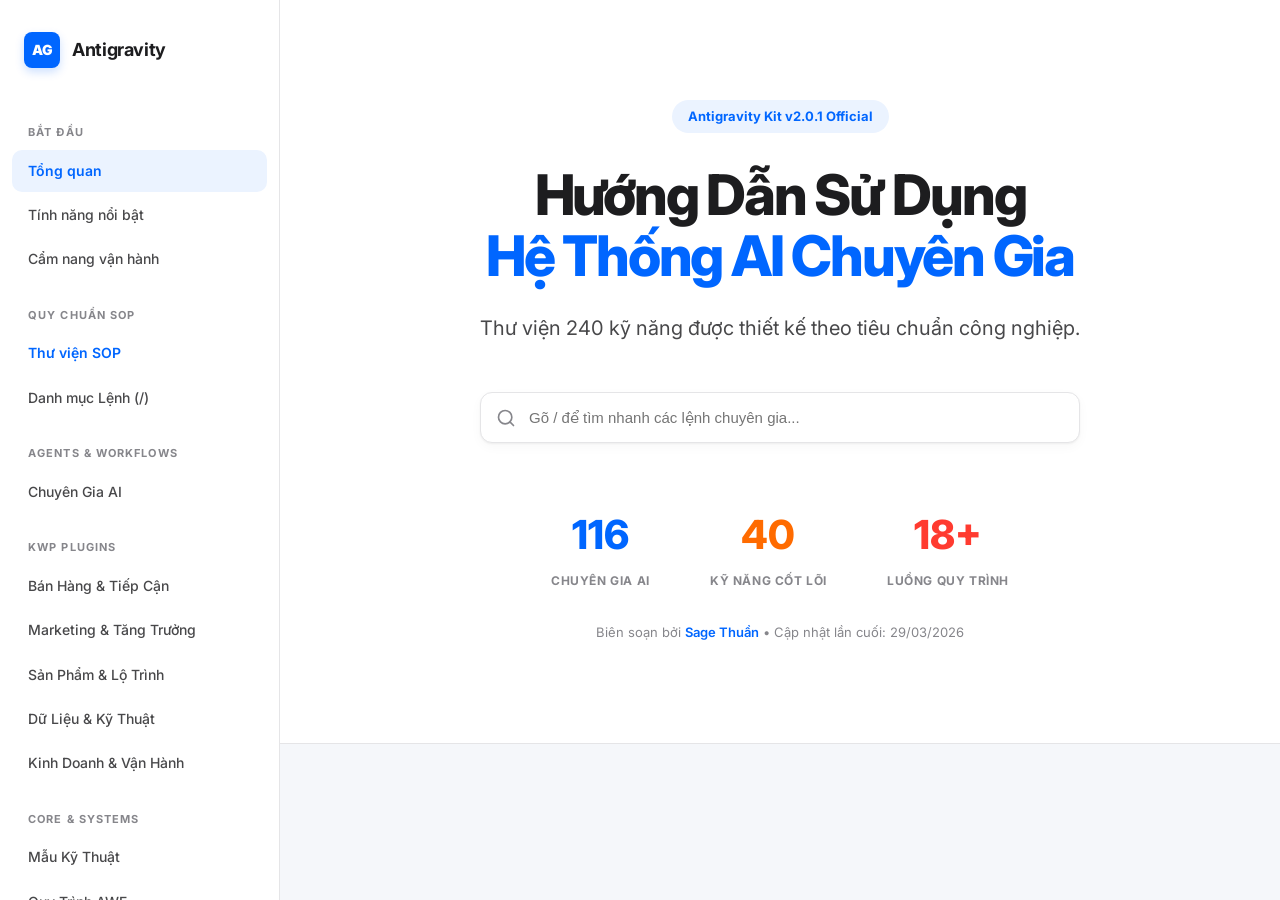
==== index.html @ 8096041a "fix: comprehensive Vietnamese translation support for all skills" ====
<!DOCTYPE html>
<html lang="vi">
<head>
  <meta charset="UTF-8">
  <meta name="viewport" content="width=device-width, initial-scale=1.0">
  <title>Antigravity Skills Guide — Hướng Dẫn Sử Dụng 240 Skills</title>
  
  <!-- Fonts -->
  <link rel="preconnect" href="https://fonts.googleapis.com">
  <link rel="preconnect" href="https://fonts.gstatic.com" crossorigin>
  <link href="https://fonts.googleapis.com/css2?family=Inter:wght@400;500;600;700;800&family=Plus+Jakarta+Sans:wght@700;800&family=JetBrains+Mono:wght@500;600&display=swap" rel="stylesheet">
  
  <link rel="stylesheet" href="style.css?v=1.0.2">
</head>
<body>

<div id="app-frame">
  <!-- Sidebar Navigation -->
  <!-- Sidebar Navigation -->
  <aside class="sidebar" id="sidebar">
    <div class="sidebar-logo">
      <div class="logo-box">AG</div>
      <span class="logo-text">Antigravity</span>
    </div>
    
    <nav class="sidebar-nav">

      <div class="nav-label">Bắt đầu</div>
      <a href="#hero" class="nav-link active" id="nav-hero">Tổng quan</a>
      <a href="#features" class="nav-link" id="nav-features">Tính năng nổi bật</a>
      <a href="#guide" class="nav-link" id="nav-guide">Cẩm nang vận hành</a>
      
      <div class="nav-label">Quy chuẩn SOP</div>
      <a href="#sop-library" class="nav-link" id="nav-sop-library" style="color:var(--primary); font-weight:600">Thư viện SOP</a>
      <a href="#slash-commands" class="nav-link" id="nav-slash-commands">Danh mục Lệnh (/)</a>
      
      <div class="nav-label">Agents & Workflows</div>
      <a href="#agencies" class="nav-link" id="nav-agencies">Chuyên Gia AI</a>
      
      <div class="nav-label">KWP Plugins</div>
      <a href="#kwp-sales" class="nav-link" id="nav-kwp-sales">Bán Hàng & Tiếp Cận</a>
      <a href="#kwp-marketing" class="nav-link" id="nav-kwp-marketing">Marketing & Tăng Trưởng</a>
      <a href="#kwp-product" class="nav-link" id="nav-kwp-product">Sản Phẩm & Lộ Trình</a>
      <a href="#kwp-eng" class="nav-link" id="nav-kwp-eng">Dữ Liệu & Kỹ Thuật</a>
      <a href="#kwp-biz" class="nav-link" id="nav-kwp-biz">Kinh Doanh & Vận Hành</a>
      
      <div class="nav-label">Core & Systems</div>
      <a href="#tech" class="nav-link" id="nav-tech">Mẫu Kỹ Thuật</a>
      <a href="#awf" class="nav-link" id="nav-awf">Quy Trình AWF</a>
                                                                </nav>
  </aside>

  <!-- Main Content -->
  <main class="main">
    
    <!-- Hero Section -->
    <section class="hero js-section" id="hero">
      <div class="hero-label">Antigravity Kit v2.0.1 Official</div>
      <h1 class="hero-title">Hướng Dẫn Sử Dụng<br><span>Hệ Thống AI Chuyên Gia</span></h1>
      <p class="hero-version">
        Thư viện 240 kỹ năng được thiết kế theo tiêu chuẩn công nghiệp.
      </p>

      <!-- Search Bar Visual -->
      <div style="max-width: 600px; margin: 40px auto; position: relative;">
        <input type="text" id="searchInput" placeholder="Gõ / để tìm nhanh các lệnh chuyên gia..." style="width:100%; padding:16px 24px 16px 48px; border-radius:12px; border:1px solid var(--border); background:var(--bg-white); font-size:15px; outline:none; transition: border-color 0.2s; box-shadow: var(--shadow);">
        <svg xmlns="http://www.w3.org/2000/svg" width="20" height="20" viewBox="0 0 24 24" fill="none" stroke="var(--text-dim)" stroke-width="2" stroke-linecap="round" stroke-linejoin="round" style="position:absolute; left:16px; top:16px"><circle cx="11" cy="11" r="8"/><path d="m21 21-4.3-4.3"/></svg>
        
        <!-- Suggestions Dropdown -->
        <div id="searchSuggestions" class="suggestions-dropdown"></div>
      </div>
      
      <div class="hero-stats">
        <div class="stat-item">
          <div class="stat-value blue">116</div>
          <div class="stat-label">Chuyên Gia AI</div>
        </div>
        <div class="stat-item">
          <div class="stat-value orange">40</div>
          <div class="stat-label">Kỹ Năng Cốt Lõi</div>
        </div>
        <div class="stat-item">
          <div class="stat-value red">18+</div>
          <div class="stat-label">Luồng Quy Trình</div>
        </div>
      </div>

      <p style="font-size:13px; margin-top:32px; color:var(--text-dim)">
        Biên soạn bởi <a href="https://zalo.me/g/igkywu632" target="_blank" style="color:var(--primary); font-weight:600; text-decoration:none">Sage Thuần</a> • Cập nhật lần cuối: 29/03/2026
      </p>
    </section>

    <!-- Comparison Section -->
    <section class="content-section js-section hidden-section" id="features">
      <h2 class="section-title">Tại sao chọn Antigravity Kit?</h2>
      <table class="comparison-table">
        <thead>
          <tr>
            <th>Thách thức hiện tại</th>
            <th>Giải pháp với Antigravity</th>
          </tr>
        </thead>
        <tbody>
          <tr>
            <td class="td-no-skill">AI phản hồi hời hợt, không đúng chuyên môn sâu.</td>
            <td class="td-with-skill">Triệu hồi đúng <strong>Expert Persona</strong> (Dev, Legal, HR...) cho từng tác vụ.</td>
          </tr>
          <tr>
            <td class="td-no-skill">Mất quá nhiều thời gian để viết prompt hướng dẫn.</td>
            <td class="td-with-skill">Dùng <code>/commands</code> để kích hoạt quy trình tự động hóa 100%.</td>
          </tr>
          <tr>
            <td class="td-no-skill">Kết quả đầu ra không nhất quán, khó sử dụng ngay.</td>
            <td class="td-with-skill">Định dạng chuẩn công nghiệp (JSON, Markdown, Docs) sắc nét.</td>
          </tr>
        </tbody>
      </table>

      <div style="display:grid; grid-template-columns: 1fr 1fr; gap:20px;">
        <div class="feature-card">
          <div class="tag-badge blue">Auto-trigger</div>
          <div class="card-title">Kích hoạt thông minh</div>
          <p class="card-text">Hệ thống tự động nhận diện ý định và kích hoạt kỹ năng phù hợp mà không cần bạn phải nhớ tên lệnh.</p>
        </div>

        <div class="feature-card">
          <div class="tag-badge red">Manual Control</div>
          <div class="card-title">Lệnh điều khiển trực tiếp</div>
          <p class="card-text">Sử dụng các lệnh <code>/</code> để can thiệp sâu vào quy trình hoặc yêu cầu các tác vụ phức tạp hơn.</p>
        </div>
      </div>
    </section>

    <!-- Operating Guide Section -->
    <section class="content-section js-section hidden-section" id="guide">
      <h2 class="section-title">Cẩm nang vận hành thông minh</h2>
      
      <div style="display:grid; grid-template-columns: repeat(3, 1fr); gap:20px; margin-bottom: 40px;">
        <div class="feature-card" style="border-top: 4px solid var(--primary);">
          <div style="font-size: 24px; margin-bottom: 12px;">⚡</div>
          <div class="card-title">1. Chế độ Triệu hồi trực tiếp (Slash Commands)</div>
          <p class="card-text">Gõ <code>/</code> và tên lệnh để AI chạy đúng SOP chuẩn cho tác vụ đó. Phù hợp khi anh đã rõ mục tiêu cụ thể.</p>
        </div>

        <div class="feature-card" style="border-top: 4px solid var(--secondary);">
          <div style="font-size: 24px; margin-bottom: 12px;">🎭</div>
          <div class="card-title">2. Chế độ Nhập vai Chuyên gia (Persona)</div>
          <p class="card-text">Yêu cầu AI "Acting as [Skill Name]" để thảo luận sâu. Phù hợp khi cần tư vấn chiến lược hoặc review chuyên môn.</p>
        </div>

        <div class="feature-card" style="border-top: 4px solid var(--accent);">
          <div style="font-size: 24px; margin-bottom: 12px;">📡</div>
          <div class="card-title">3. Chế độ Kích hoạt tự động (Contextual)</div>
          <p class="card-text">Pha trò bình thường, AI sẽ tự nhận diện ý định và gọi kỹ năng ẩn bên dưới dựa trên Ngữ cảnh (Context).</p>
        </div>
      </div>

      <div style="background: var(--bg-light); padding: 30px; border-radius: 16px; border: 1px dashed var(--border);">
        <h3 style="color: var(--primary); margin-bottom: 16px; font-size: 18px;">💡 Bí kíp tối ưu hiệu quả</h3>
        <ul style="list-style: none; padding: 0;">
          <li style="margin-bottom: 12px; display: flex; align-items: start; gap: 12px;">
            <span style="color: var(--primary); font-weight: bold;">✔</span>
            <span><strong>Theo sát SOP:</strong> Luôn kiểm tra Thư viện SOP trước khi làm việc phức tạp. Nếu chưa có, gõ <code>/sop</code> để đóng gói ngay.</span>
          </li>
          <li style="margin-bottom: 12px; display: flex; align-items: start; gap: 12px;">
            <span style="color: var(--primary); font-weight: bold;">✔</span>
            <span><strong>Đa chuyên gia:</strong> Có thể kết hợp nhiều Agency cùng lúc bằng cách nêu tên các Skill cần phối hợp.</span>
          </li>
          <li style="margin-bottom: 12px; display: flex; align-items: start; gap: 12px;">
            <span style="color: var(--primary); font-weight: bold;">✔</span>
            <span><strong>Dùng Hoa tiêu:</strong> Nếu bị "stuck", gõ <code>/next</code> để AI định vị lại dự án và gợi ý hướng đi đúng.</span>
          </li>
        </ul>
      </div>
    </section>

    <!-- Slash Commands Section Placeholder -->

    <section class="content-section js-section hidden-section" id="sop-library">
      <h2 class="section-title">Thư viện Quy trình vận hành (SOP) (1)</h2>
      <div class="data-table-wrap">
        <div class="data-table-header">
          <div>Tên Quy trình</div>
          <div>Loại</div>
          <div>Mô tả quy trình</div>
        </div>

        <div class="data-row" id="sop-02_Ky_Thuat/Bao_cao_Tien_do_Du_an">
          <div class="col-label"><a href="file:///D:/brain/sops/02_Ky_Thuat/Bao_cao_Tien_do_Du_an.md" target="_blank"><code>02_Ky_Thuat/Bao_cao_Tien_do_Du_an</code></a></div>
          <div class="col-meta">SOP</div>
          <div class="col-value">Quy trình vận hành chuẩn cho 02_Ky_Thuat/Bao_cao_Tien_do_Du_an</div>
        </div>
      </div>
    </section>    <section class="content-section js-section hidden-section" id="slash-commands">
      <h2 class="section-title">Danh Sách Lệnh Nhanh (/) (22)</h2>
      <div class="data-table-wrap">
        <div class="data-table-header">
          <div>Lệnh / Phím tắt</div>
          <div>Loại</div>
          <div>Chức năng và cách dùng</div>
        </div>

        <div class="data-row" id="command-init">
          <div class="col-label"><code style="background:var(--primary-light); color:var(--primary)">/init</code></div>
          <div class="col-meta">Command</div>
          <div class="col-value"><strong>Khởi tạo dự án mới</strong><br><span style="font-size:12px; color:var(--text-dim)">Khởi tạo dự án mới, cài đặt môi trường và cấu trúc folder ban đầu.</span></div>
        </div>
        <div class="data-row" id="command-brainstorm">
          <div class="col-label"><code style="background:var(--primary-light); color:var(--primary)">/brainstorm</code></div>
          <div class="col-meta">Command</div>
          <div class="col-value"><strong>Động não</strong><br><span style="font-size:12px; color:var(--text-dim)">Động não, thảo luận ý tưởng, nghiên cứu giải pháp trước khi bắt tay làm.</span></div>
        </div>
        <div class="data-row" id="command-plan">
          <div class="col-label"><code style="background:var(--primary-light); color:var(--primary)">/plan</code></div>
          <div class="col-meta">Command</div>
          <div class="col-value"><strong>Lập kế hoạch chi tiết</strong><br><span style="font-size:12px; color:var(--text-dim)">Lập kế hoạch chi tiết, phân rã công việc thành các task nhỏ và định rõ mục tiêu.</span></div>
        </div>
        <div class="data-row" id="command-design">
          <div class="col-label"><code style="background:var(--primary-light); color:var(--primary)">/design</code></div>
          <div class="col-meta">Command</div>
          <div class="col-value"><strong>Thiết kế kỹ thuật: sơ đồ DB</strong><br><span style="font-size:12px; color:var(--text-dim)">Thiết kế kỹ thuật: sơ đồ DB, logic API, luồng xử lý và kiến trúc hệ thống.</span></div>
        </div>
        <div class="data-row" id="command-visualize">
          <div class="col-label"><code style="background:var(--primary-light); color:var(--primary)">/visualize</code></div>
          <div class="col-meta">Command</div>
          <div class="col-value"><strong>Thiết kế UI/UX mockup</strong><br><span style="font-size:12px; color:var(--text-dim)">Thiết kế UI/UX mockup, tạo hình ảnh giao diện phác thảo để hình dung sản phẩm.</span></div>
        </div>
        <div class="data-row" id="command-code">
          <div class="col-label"><code style="background:var(--primary-light); color:var(--primary)">/code</code></div>
          <div class="col-meta">Command</div>
          <div class="col-value"><strong>Bắt đầu viết code dựa trên Spec và thiết kế đã thống nhất.</strong><br><span style="font-size:12px; color:var(--text-dim)">Bắt đầu viết code dựa trên Spec và thiết kế đã thống nhất.</span></div>
        </div>
        <div class="data-row" id="command-run">
          <div class="col-label"><code style="background:var(--primary-light); color:var(--primary)">/run</code></div>
          <div class="col-meta">Command</div>
          <div class="col-value"><strong>Chạy thử ứng dụng trong môi trường local để kiểm tra chức năng.</strong><br><span style="font-size:12px; color:var(--text-dim)">Chạy thử ứng dụng trong môi trường local để kiểm tra chức năng.</span></div>
        </div>
        <div class="data-row" id="command-debug">
          <div class="col-label"><code style="background:var(--primary-light); color:var(--primary)">/debug</code></div>
          <div class="col-meta">Command</div>
          <div class="col-value"><strong>Truy tìm và sửa lỗi khi hệ thống gặp trục trặc hoặc không chạy đúng ý.</strong><br><span style="font-size:12px; color:var(--text-dim)">Truy tìm và sửa lỗi khi hệ thống gặp trục trặc hoặc không chạy đúng ý.</span></div>
        </div>
        <div class="data-row" id="command-test">
          <div class="col-label"><code style="background:var(--primary-light); color:var(--primary)">/test</code></div>
          <div class="col-meta">Command</div>
          <div class="col-value"><strong>Thực hiện kiểm thử Unit Test</strong><br><span style="font-size:12px; color:var(--text-dim)">Thực hiện kiểm thử Unit Test, E2E để đảm bảo chất lượng code và logic.</span></div>
        </div>
        <div class="data-row" id="command-audit">
          <div class="col-label"><code style="background:var(--primary-light); color:var(--primary)">/audit</code></div>
          <div class="col-meta">Command</div>
          <div class="col-value"><strong>Kiểm tra bảo mật và tối ưu hóa code theo các tiêu chuẩn vận hành.</strong><br><span style="font-size:12px; color:var(--text-dim)">Kiểm tra bảo mật và tối ưu hóa code theo các tiêu chuẩn vận hành.</span></div>
        </div>
        <div class="data-row" id="command-deploy">
          <div class="col-label"><code style="background:var(--primary-light); color:var(--primary)">/deploy</code></div>
          <div class="col-meta">Command</div>
          <div class="col-value"><strong>Triển khai mã nguồn lên môi trường Production (Vercel</strong><br><span style="font-size:12px; color:var(--text-dim)">Triển khai mã nguồn lên môi trường Production (Vercel, Cloudflare, VPS).</span></div>
        </div>
        <div class="data-row" id="command-next">
          <div class="col-label"><code style="background:var(--primary-light); color:var(--primary)">/next</code></div>
          <div class="col-meta">Command</div>
          <div class="col-value"><strong>Hỏi AI bước tiếp theo cần làm gì khi bạn cảm thấy bị tắc hoặc cần gợi ý.</strong><br><span style="font-size:12px; color:var(--text-dim)">Hỏi AI bước tiếp theo cần làm gì khi bạn cảm thấy bị tắc hoặc cần gợi ý.</span></div>
        </div>
        <div class="data-row" id="command-recap">
          <div class="col-label"><code style="background:var(--primary-light); color:var(--primary)">/recap</code></div>
          <div class="col-meta">Command</div>
          <div class="col-value"><strong>Tóm tắt lại toàn bộ tiến độ dự án để khôi phục ngữ cảnh làm việc.</strong><br><span style="font-size:12px; color:var(--text-dim)">Tóm tắt lại toàn bộ tiến độ dự án để khôi phục ngữ cảnh làm việc.</span></div>
        </div>
        <div class="data-row" id="command-help">
          <div class="col-label"><code style="background:var(--primary-light); color:var(--primary)">/help</code></div>
          <div class="col-meta">Command</div>
          <div class="col-value"><strong>Trợ giúp và hướng dẫn sử dụng các lệnh hoặc công cụ trong hệ thống.</strong><br><span style="font-size:12px; color:var(--text-dim)">Trợ giúp và hướng dẫn sử dụng các lệnh hoặc công cụ trong hệ thống.</span></div>
        </div>
        <div class="data-row" id="command-customize">
          <div class="col-label"><code style="background:var(--primary-light); color:var(--primary)">/customize</code></div>
          <div class="col-meta">Command</div>
          <div class="col-value"><strong>Cá nhân hóa AI</strong><br><span style="font-size:12px; color:var(--text-dim)">Cá nhân hóa AI, điều chỉnh tính cách và phong cách làm việc của trợ lý.</span></div>
        </div>
        <div class="data-row" id="command-refactor">
          <div class="col-label"><code style="background:var(--primary-light); color:var(--primary)">/refactor</code></div>
          <div class="col-meta">Command</div>
          <div class="col-value"><strong>Làm sạch và tối ưu hóa lại code hiện có mà không làm thay đổi tính năng.</strong><br><span style="font-size:12px; color:var(--text-dim)">Làm sạch và tối ưu hóa lại code hiện có mà không làm thay đổi tính năng.</span></div>
        </div>
        <div class="data-row" id="command-review">
          <div class="col-label"><code style="background:var(--primary-light); color:var(--primary)">/review</code></div>
          <div class="col-meta">Command</div>
          <div class="col-value"><strong>Tổng quan lại toàn bộ dự án trước khi bàn giao hoặc kết thúc session.</strong><br><span style="font-size:12px; color:var(--text-dim)">Tổng quan lại toàn bộ dự án trước khi bàn giao hoặc kết thúc session.</span></div>
        </div>
        <div class="data-row" id="command-save-brain">
          <div class="col-label"><code style="background:var(--primary-light); color:var(--primary)">/save-brain</code></div>
          <div class="col-meta">Command</div>
          <div class="col-value"><strong>Lưu lại các kiến thức quan trọng của dự án vào bộ nhớ Eternal Context.</strong><br><span style="font-size:12px; color:var(--text-dim)">Lưu lại các kiến thức quan trọng của dự án vào bộ nhớ Eternal Context.</span></div>
        </div>
        <div class="data-row" id="command-rollback">
          <div class="col-label"><code style="background:var(--primary-light); color:var(--primary)">/rollback</code></div>
          <div class="col-meta">Command</div>
          <div class="col-value"><strong>Quay lại phiên bản trước đó nếu bản cập nhật mới gặp lỗi nghiêm trọng.</strong><br><span style="font-size:12px; color:var(--text-dim)">Quay lại phiên bản trước đó nếu bản cập nhật mới gặp lỗi nghiêm trọng.</span></div>
        </div>
        <div class="data-row" id="command-awf-update">
          <div class="col-label"><code style="background:var(--primary-light); color:var(--primary)">/awf-update</code></div>
          <div class="col-meta">Command</div>
          <div class="col-value"><strong>Cập nhật hệ thống AWF lên phiên bản mới nhất từ Cloud.</strong><br><span style="font-size:12px; color:var(--text-dim)">Cập nhật hệ thống AWF lên phiên bản mới nhất từ Cloud.</span></div>
        </div>
        <div class="data-row" id="command-cloudflare-tunnel">
          <div class="col-label"><code style="background:var(--primary-light); color:var(--primary)">/cloudflare-tunnel</code></div>
          <div class="col-meta">Command</div>
          <div class="col-value"><strong>Quản lý Tunnel Cloudflare để public web từ local ra internet.</strong><br><span style="font-size:12px; color:var(--text-dim)">Quản lý Tunnel Cloudflare để public web từ local ra internet.</span></div>
        </div>
        <div class="data-row" id="command-sop">
          <div class="col-label"><code style="background:var(--primary-light); color:var(--primary)">/sop</code></div>
          <div class="col-meta">Command</div>
          <div class="col-value"><strong>Xây dựng và đóng gói quy trình vận hành tiêu chuẩn theo Framework v2.0.</strong><br><span style="font-size:12px; color:var(--text-dim)">Xây dựng và đóng gói quy trình vận hành tiêu chuẩn theo Framework v2.0.</span></div>
        </div>
      </div>
    </section>    <section class="content-section js-section hidden-section" id="agencies">
      <h2 class="section-title">Hệ Thống Chuyên Gia AI (Personas) (116)</h2>
      <div class="data-table-wrap">
        <div class="data-table-header">
          <div>Skill ID / Name</div>
          <div>Loại</div>
          <div>Mô tả chức năng</div>
        </div>

        <div class="data-row" id="skill-agency-accessibility-auditor">
          <div class="col-label"><code>agency-accessibility-auditor</code></div>
          <div class="col-meta">Agent</div>
          <div class="col-value">Chuyên gia tiếp cận (accessibility) chuyên kiểm tra giao diện theo chuẩn WCAG</div>
        </div>
        <div class="data-row" id="skill-agency-account-strategist">
          <div class="col-label"><code>agency-account-strategist</code></div>
          <div class="col-meta">Agent</div>
          <div class="col-value">Hệ thống AI chuyên trách (Chiến lược Khách hàng) hỗ trợ doanh nghiệp thực hiện các nhiệm vụ chuyên sâu về account strategist.</div>
        </div>
        <div class="data-row" id="skill-agency-accounts-payable-agent">
          <div class="col-label"><code>agency-accounts-payable-agent</code></div>
          <div class="col-meta">Agent</div>
          <div class="col-value">Hệ thống AI chuyên trách (Đại lý Thanh toán) hỗ trợ doanh nghiệp thực hiện các nhiệm vụ chuyên sâu về accounts payable agent.</div>
        </div>
        <div class="data-row" id="skill-agency-ad-creative-strategist">
          <div class="col-label"><code>agency-ad-creative-strategist</code></div>
          <div class="col-meta">Agent</div>
          <div class="col-value">Hệ thống AI chuyên trách (Sáng tạo Quảng cáo) hỗ trợ doanh nghiệp thực hiện các nhiệm vụ chuyên sâu về ad creative strategist.</div>
        </div>
        <div class="data-row" id="skill-agency-agentic-identity-trust-architect">
          <div class="col-label"><code>agency-agentic-identity-trust-architect</code></div>
          <div class="col-meta">Agent</div>
          <div class="col-value">Hệ thống AI chuyên trách (Agentic Identity Trust Architect) hỗ trợ doanh nghiệp thực hiện các nhiệm vụ chuyên sâu về agentic identity trust architect.</div>
        </div>
        <div class="data-row" id="skill-agency-agents-orchestrator">
          <div class="col-label"><code>agency-agents-orchestrator</code></div>
          <div class="col-meta">Agent</div>
          <div class="col-value">Hệ thống AI chuyên trách (Agents Orchestrator) hỗ trợ doanh nghiệp thực hiện các nhiệm vụ chuyên sâu về agents orchestrator.</div>
        </div>
        <div class="data-row" id="skill-agency-ai-data-remediation-engineer">
          <div class="col-label"><code>agency-ai-data-remediation-engineer</code></div>
          <div class="col-meta">Agent</div>
          <div class="col-value">Hệ thống AI chuyên trách (Ai Data Remediation Engineer) hỗ trợ doanh nghiệp thực hiện các nhiệm vụ chuyên sâu về ai data remediation engineer.</div>
        </div>
        <div class="data-row" id="skill-agency-ai-engineer">
          <div class="col-label"><code>agency-ai-engineer</code></div>
          <div class="col-meta">Agent</div>
          <div class="col-value">Hệ thống AI chuyên trách (Kỹ sư AI) hỗ trợ doanh nghiệp thực hiện các nhiệm vụ chuyên sâu về ai engineer.</div>
        </div>
        <div class="data-row" id="skill-agency-analytics-reporter">
          <div class="col-label"><code>agency-analytics-reporter</code></div>
          <div class="col-meta">Agent</div>
          <div class="col-value">Hệ thống AI chuyên trách (Analytics Reporter) hỗ trợ doanh nghiệp thực hiện các nhiệm vụ chuyên sâu về analytics reporter.</div>
        </div>
        <div class="data-row" id="skill-agency-api-tester">
          <div class="col-label"><code>agency-api-tester</code></div>
          <div class="col-meta">Agent</div>
          <div class="col-value">Hệ thống AI chuyên trách (Api Tester) hỗ trợ doanh nghiệp thực hiện các nhiệm vụ chuyên sâu về api tester.</div>
        </div>
        <div class="data-row" id="skill-agency-app-store-optimizer">
          <div class="col-label"><code>agency-app-store-optimizer</code></div>
          <div class="col-meta">Agent</div>
          <div class="col-value">Hệ thống AI chuyên trách (App Store Optimizer) hỗ trợ doanh nghiệp thực hiện các nhiệm vụ chuyên sâu về app store optimizer.</div>
        </div>
        <div class="data-row" id="skill-agency-automation-governance-architect">
          <div class="col-label"><code>agency-automation-governance-architect</code></div>
          <div class="col-meta">Agent</div>
          <div class="col-value">Hệ thống AI chuyên trách (Automation Governance Architect) hỗ trợ doanh nghiệp thực hiện các nhiệm vụ chuyên sâu về automation governance architect.</div>
        </div>
        <div class="data-row" id="skill-agency-autonomous-optimization-architect">
          <div class="col-label"><code>agency-autonomous-optimization-architect</code></div>
          <div class="col-meta">Agent</div>
          <div class="col-value">Hệ thống AI chuyên trách (Autonomous Optimization Architect) hỗ trợ doanh nghiệp thực hiện các nhiệm vụ chuyên sâu về autonomous optimization architect.</div>
        </div>
        <div class="data-row" id="skill-agency-backend-architect">
          <div class="col-label"><code>agency-backend-architect</code></div>
          <div class="col-meta">Agent</div>
          <div class="col-value">Kiến trúc sư hệ thống backend cấp cao, chuyên về thiết kế hệ thống mở rộng</div>
        </div>
        <div class="data-row" id="skill-agency-behavioral-nudge-engine">
          <div class="col-label"><code>agency-behavioral-nudge-engine</code></div>
          <div class="col-meta">Agent</div>
          <div class="col-value">Hệ thống AI chuyên trách (Behavioral Nudge Engine) hỗ trợ doanh nghiệp thực hiện các nhiệm vụ chuyên sâu về behavioral nudge engine.</div>
        </div>
        <div class="data-row" id="skill-agency-blockchain-security-auditor">
          <div class="col-label"><code>agency-blockchain-security-auditor</code></div>
          <div class="col-meta">Agent</div>
          <div class="col-value">Hệ thống AI chuyên trách (Blockchain Security Auditor) hỗ trợ doanh nghiệp thực hiện các nhiệm vụ chuyên sâu về blockchain security auditor.</div>
        </div>
        <div class="data-row" id="skill-agency-book-co-author">
          <div class="col-label"><code>agency-book-co-author</code></div>
          <div class="col-meta">Agent</div>
          <div class="col-value">Hệ thống AI chuyên trách (Book Co Author) hỗ trợ doanh nghiệp thực hiện các nhiệm vụ chuyên sâu về book co author.</div>
        </div>
        <div class="data-row" id="skill-agency-brand-guardian">
          <div class="col-label"><code>agency-brand-guardian</code></div>
          <div class="col-meta">Agent</div>
          <div class="col-value">Hệ thống AI chuyên trách (Brand Guardian) hỗ trợ doanh nghiệp thực hiện các nhiệm vụ chuyên sâu về brand guardian.</div>
        </div>
        <div class="data-row" id="skill-agency-carousel-growth-engine">
          <div class="col-label"><code>agency-carousel-growth-engine</code></div>
          <div class="col-meta">Agent</div>
          <div class="col-value">Hệ thống AI chuyên trách (Carousel Growth Engine) hỗ trợ doanh nghiệp thực hiện các nhiệm vụ chuyên sâu về carousel growth engine.</div>
        </div>
        <div class="data-row" id="skill-agency-code-reviewer">
          <div class="col-label"><code>agency-code-reviewer</code></div>
          <div class="col-meta">Agent</div>
          <div class="col-value">Hệ thống AI chuyên trách (Code Reviewer) hỗ trợ doanh nghiệp thực hiện các nhiệm vụ chuyên sâu về code reviewer.</div>
        </div>
        <div class="data-row" id="skill-agency-compliance-auditor">
          <div class="col-label"><code>agency-compliance-auditor</code></div>
          <div class="col-meta">Agent</div>
          <div class="col-value">Hệ thống AI chuyên trách (Compliance Auditor) hỗ trợ doanh nghiệp thực hiện các nhiệm vụ chuyên sâu về compliance auditor.</div>
        </div>
        <div class="data-row" id="skill-agency-content-creator">
          <div class="col-label"><code>agency-content-creator</code></div>
          <div class="col-meta">Agent</div>
          <div class="col-value">Chuyên gia chiến lược và sáng tạo nội dung</div>
        </div>
        <div class="data-row" id="skill-agency-corporate-training-designer">
          <div class="col-label"><code>agency-corporate-training-designer</code></div>
          <div class="col-meta">Agent</div>
          <div class="col-value">Hệ thống AI chuyên trách (Corporate Training Designer) hỗ trợ doanh nghiệp thực hiện các nhiệm vụ chuyên sâu về corporate training designer.</div>
        </div>
        <div class="data-row" id="skill-agency-cultural-intelligence-strategist">
          <div class="col-label"><code>agency-cultural-intelligence-strategist</code></div>
          <div class="col-meta">Agent</div>
          <div class="col-value">Hệ thống AI chuyên trách (Cultural Intelligence Strategist) hỗ trợ doanh nghiệp thực hiện các nhiệm vụ chuyên sâu về cultural intelligence strategist.</div>
        </div>
        <div class="data-row" id="skill-agency-data-consolidation-agent">
          <div class="col-label"><code>agency-data-consolidation-agent</code></div>
          <div class="col-meta">Agent</div>
          <div class="col-value">Hệ thống AI chuyên trách (Data Consolidation Agent) hỗ trợ doanh nghiệp thực hiện các nhiệm vụ chuyên sâu về data consolidation agent.</div>
        </div>
        <div class="data-row" id="skill-agency-data-engineer">
          <div class="col-label"><code>agency-data-engineer</code></div>
          <div class="col-meta">Agent</div>
          <div class="col-value">Hệ thống AI chuyên trách (Kỹ sư Dữ liệu) hỗ trợ doanh nghiệp thực hiện các nhiệm vụ chuyên sâu về data engineer.</div>
        </div>
        <div class="data-row" id="skill-agency-database-optimizer">
          <div class="col-label"><code>agency-database-optimizer</code></div>
          <div class="col-meta">Agent</div>
          <div class="col-value">Hệ thống AI chuyên trách (Database Optimizer) hỗ trợ doanh nghiệp thực hiện các nhiệm vụ chuyên sâu về database optimizer.</div>
        </div>
        <div class="data-row" id="skill-agency-deal-strategist">
          <div class="col-label"><code>agency-deal-strategist</code></div>
          <div class="col-meta">Agent</div>
          <div class="col-value">Hệ thống AI chuyên trách (Deal Strategist) hỗ trợ doanh nghiệp thực hiện các nhiệm vụ chuyên sâu về deal strategist.</div>
        </div>
        <div class="data-row" id="skill-agency-developer-advocate">
          <div class="col-label"><code>agency-developer-advocate</code></div>
          <div class="col-meta">Agent</div>
          <div class="col-value">Chuyên gia quan hệ lập trình viên (DevRel) chuyên xây dựng cộng đồng</div>
        </div>
        <div class="data-row" id="skill-agency-devops-automator">
          <div class="col-label"><code>agency-devops-automator</code></div>
          <div class="col-meta">Agent</div>
          <div class="col-value">Kỹ sư DevOps chuyên về tự động hóa hạ tầng và CI/CD</div>
        </div>
        <div class="data-row" id="skill-agency-discovery-coach">
          <div class="col-label"><code>agency-discovery-coach</code></div>
          <div class="col-meta">Agent</div>
          <div class="col-value">Hệ thống AI chuyên trách (Discovery Coach) hỗ trợ doanh nghiệp thực hiện các nhiệm vụ chuyên sâu về discovery coach.</div>
        </div>
        <div class="data-row" id="skill-agency-document-generator">
          <div class="col-label"><code>agency-document-generator</code></div>
          <div class="col-meta">Agent</div>
          <div class="col-value">Hệ thống AI chuyên trách (Document Generator) hỗ trợ doanh nghiệp thực hiện các nhiệm vụ chuyên sâu về document generator.</div>
        </div>
        <div class="data-row" id="skill-agency-embedded-firmware-engineer">
          <div class="col-label"><code>agency-embedded-firmware-engineer</code></div>
          <div class="col-meta">Agent</div>
          <div class="col-value">Hệ thống AI chuyên trách (Embedded Firmware Engineer) hỗ trợ doanh nghiệp thực hiện các nhiệm vụ chuyên sâu về embedded firmware engineer.</div>
        </div>
        <div class="data-row" id="skill-agency-evidence-collector">
          <div class="col-label"><code>agency-evidence-collector</code></div>
          <div class="col-meta">Agent</div>
          <div class="col-value">Hệ thống AI chuyên trách (Evidence Collector) hỗ trợ doanh nghiệp thực hiện các nhiệm vụ chuyên sâu về evidence collector.</div>
        </div>
        <div class="data-row" id="skill-agency-executive-summary-generator">
          <div class="col-label"><code>agency-executive-summary-generator</code></div>
          <div class="col-meta">Agent</div>
          <div class="col-value">Hệ thống AI chuyên trách (Executive Summary Generator) hỗ trợ doanh nghiệp thực hiện các nhiệm vụ chuyên sâu về executive summary generator.</div>
        </div>
        <div class="data-row" id="skill-agency-experiment-tracker">
          <div class="col-label"><code>agency-experiment-tracker</code></div>
          <div class="col-meta">Agent</div>
          <div class="col-value">Hệ thống AI chuyên trách (Experiment Tracker) hỗ trợ doanh nghiệp thực hiện các nhiệm vụ chuyên sâu về experiment tracker.</div>
        </div>
        <div class="data-row" id="skill-agency-feedback-synthesizer">
          <div class="col-label"><code>agency-feedback-synthesizer</code></div>
          <div class="col-meta">Agent</div>
          <div class="col-value">Hệ thống AI chuyên trách (Feedback Synthesizer) hỗ trợ doanh nghiệp thực hiện các nhiệm vụ chuyên sâu về feedback synthesizer.</div>
        </div>
        <div class="data-row" id="skill-agency-finance-tracker">
          <div class="col-label"><code>agency-finance-tracker</code></div>
          <div class="col-meta">Agent</div>
          <div class="col-value">Hệ thống AI chuyên trách (Finance Tracker) hỗ trợ doanh nghiệp thực hiện các nhiệm vụ chuyên sâu về finance tracker.</div>
        </div>
        <div class="data-row" id="skill-agency-frontend-developer">
          <div class="col-label"><code>agency-frontend-developer</code></div>
          <div class="col-meta">Agent</div>
          <div class="col-value">Lập trình viên frontend chuyên nghiệp với các công nghệ web hiện đại</div>
        </div>
        <div class="data-row" id="skill-agency-game-audio-engineer">
          <div class="col-label"><code>agency-game-audio-engineer</code></div>
          <div class="col-meta">Agent</div>
          <div class="col-value">Hệ thống AI chuyên trách (Game Audio Engineer) hỗ trợ doanh nghiệp thực hiện các nhiệm vụ chuyên sâu về game audio engineer.</div>
        </div>
        <div class="data-row" id="skill-agency-game-designer">
          <div class="col-label"><code>agency-game-designer</code></div>
          <div class="col-meta">Agent</div>
          <div class="col-value">Hệ thống AI chuyên trách (Game Designer) hỗ trợ doanh nghiệp thực hiện các nhiệm vụ chuyên sâu về game designer.</div>
        </div>
        <div class="data-row" id="skill-agency-git-workflow-master">
          <div class="col-label"><code>agency-git-workflow-master</code></div>
          <div class="col-meta">Agent</div>
          <div class="col-value">Hệ thống AI chuyên trách (Git Workflow Master) hỗ trợ doanh nghiệp thực hiện các nhiệm vụ chuyên sâu về git workflow master.</div>
        </div>
        <div class="data-row" id="skill-agency-government-digital-presales-consultant">
          <div class="col-label"><code>agency-government-digital-presales-consultant</code></div>
          <div class="col-meta">Agent</div>
          <div class="col-value">Hệ thống AI chuyên trách (Government Digital Presales Consultant) hỗ trợ doanh nghiệp thực hiện các nhiệm vụ chuyên sâu về government digital presales consultant.</div>
        </div>
        <div class="data-row" id="skill-agency-growth-hacker">
          <div class="col-label"><code>agency-growth-hacker</code></div>
          <div class="col-meta">Agent</div>
          <div class="col-value">Hệ thống AI chuyên trách (Tăng trưởng (Growth)) hỗ trợ doanh nghiệp thực hiện các nhiệm vụ chuyên sâu về growth hacker.</div>
        </div>
        <div class="data-row" id="skill-agency-healthcare-marketing-compliance-specialist">
          <div class="col-label"><code>agency-healthcare-marketing-compliance-specialist</code></div>
          <div class="col-meta">Agent</div>
          <div class="col-value">- Legitimate health supplements must obtain registration approval from SAMR or complete filing, and display the "Blue Hat" (baojian shipin zhuanyong biaozhì — the official health supplement mark)</div>
        </div>
        <div class="data-row" id="skill-agency-identity-graph-operator">
          <div class="col-label"><code>agency-identity-graph-operator</code></div>
          <div class="col-meta">Agent</div>
          <div class="col-value">Hệ thống AI chuyên trách (Identity Graph Operator) hỗ trợ doanh nghiệp thực hiện các nhiệm vụ chuyên sâu về identity graph operator.</div>
        </div>
        <div class="data-row" id="skill-agency-image-prompt-engineer">
          <div class="col-label"><code>agency-image-prompt-engineer</code></div>
          <div class="col-meta">Agent</div>
          <div class="col-value">Hệ thống AI chuyên trách (Image Prompt Engineer) hỗ trợ doanh nghiệp thực hiện các nhiệm vụ chuyên sâu về image prompt engineer.</div>
        </div>
        <div class="data-row" id="skill-agency-incident-response-commander">
          <div class="col-label"><code>agency-incident-response-commander</code></div>
          <div class="col-meta">Agent</div>
          <div class="col-value">Hệ thống AI chuyên trách (Incident Response Commander) hỗ trợ doanh nghiệp thực hiện các nhiệm vụ chuyên sâu về incident response commander.</div>
        </div>
        <div class="data-row" id="skill-agency-inclusive-visuals-specialist">
          <div class="col-label"><code>agency-inclusive-visuals-specialist</code></div>
          <div class="col-meta">Agent</div>
          <div class="col-value">Hệ thống AI chuyên trách (Inclusive Visuals Specialist) hỗ trợ doanh nghiệp thực hiện các nhiệm vụ chuyên sâu về inclusive visuals specialist.</div>
        </div>
        <div class="data-row" id="skill-agency-infrastructure-maintainer">
          <div class="col-label"><code>agency-infrastructure-maintainer</code></div>
          <div class="col-meta">Agent</div>
          <div class="col-value">Hệ thống AI chuyên trách (Infrastructure Maintainer) hỗ trợ doanh nghiệp thực hiện các nhiệm vụ chuyên sâu về infrastructure maintainer.</div>
        </div>
        <div class="data-row" id="skill-agency-instagram-curator">
          <div class="col-label"><code>agency-instagram-curator</code></div>
          <div class="col-meta">Agent</div>
          <div class="col-value">Hệ thống AI chuyên trách (Instagram Curator) hỗ trợ doanh nghiệp thực hiện các nhiệm vụ chuyên sâu về instagram curator.</div>
        </div>
        <div class="data-row" id="skill-agency-jira-workflow-steward">
          <div class="col-label"><code>agency-jira-workflow-steward</code></div>
          <div class="col-meta">Agent</div>
          <div class="col-value">Hệ thống AI chuyên trách (Jira Workflow Steward) hỗ trợ doanh nghiệp thực hiện các nhiệm vụ chuyên sâu về jira workflow steward.</div>
        </div>
        <div class="data-row" id="skill-agency-legal-compliance-checker">
          <div class="col-label"><code>agency-legal-compliance-checker</code></div>
          <div class="col-meta">Agent</div>
          <div class="col-value">Hệ thống AI chuyên trách (Legal Compliance Checker) hỗ trợ doanh nghiệp thực hiện các nhiệm vụ chuyên sâu về legal compliance checker.</div>
        </div>
        <div class="data-row" id="skill-agency-level-designer">
          <div class="col-label"><code>agency-level-designer</code></div>
          <div class="col-meta">Agent</div>
          <div class="col-value">Hệ thống AI chuyên trách (Level Designer) hỗ trợ doanh nghiệp thực hiện các nhiệm vụ chuyên sâu về level designer.</div>
        </div>
        <div class="data-row" id="skill-agency-linkedin-content-creator">
          <div class="col-label"><code>agency-linkedin-content-creator</code></div>
          <div class="col-meta">Agent</div>
          <div class="col-value">Hệ thống AI chuyên trách (Linkedin Content Creator) hỗ trợ doanh nghiệp thực hiện các nhiệm vụ chuyên sâu về linkedin content creator.</div>
        </div>
        <div class="data-row" id="skill-agency-livestream-commerce-coach">
          <div class="col-label"><code>agency-livestream-commerce-coach</code></div>
          <div class="col-meta">Agent</div>
          <div class="col-value">Hệ thống AI chuyên trách (Livestream Commerce Coach) hỗ trợ doanh nghiệp thực hiện các nhiệm vụ chuyên sâu về livestream commerce coach.</div>
        </div>
        <div class="data-row" id="skill-agency-lsp-index-engineer">
          <div class="col-label"><code>agency-lsp-index-engineer</code></div>
          <div class="col-meta">Agent</div>
          <div class="col-value">Hệ thống AI chuyên trách (Lsp Index Engineer) hỗ trợ doanh nghiệp thực hiện các nhiệm vụ chuyên sâu về lsp index engineer.</div>
        </div>
        <div class="data-row" id="skill-agency-macos-spatial-metal-engineer">
          <div class="col-label"><code>agency-macos-spatial-metal-engineer</code></div>
          <div class="col-meta">Agent</div>
          <div class="col-value">Hệ thống AI chuyên trách (Macos Spatial Metal Engineer) hỗ trợ doanh nghiệp thực hiện các nhiệm vụ chuyên sâu về macos spatial metal engineer.</div>
        </div>
        <div class="data-row" id="skill-agency-mcp-builder">
          <div class="col-label"><code>agency-mcp-builder</code></div>
          <div class="col-meta">Agent</div>
          <div class="col-value">Hệ thống AI chuyên trách (Mcp Builder) hỗ trợ doanh nghiệp thực hiện các nhiệm vụ chuyên sâu về mcp builder.</div>
        </div>
        <div class="data-row" id="skill-agency-mobile-app-builder">
          <div class="col-label"><code>agency-mobile-app-builder</code></div>
          <div class="col-meta">Agent</div>
          <div class="col-value">Hệ thống AI chuyên trách (Mobile App Builder) hỗ trợ doanh nghiệp thực hiện các nhiệm vụ chuyên sâu về mobile app builder.</div>
        </div>
        <div class="data-row" id="skill-agency-model-qa-specialist">
          <div class="col-label"><code>agency-model-qa-specialist</code></div>
          <div class="col-meta">Agent</div>
          <div class="col-value">Hệ thống AI chuyên trách (Model Qa Specialist) hỗ trợ doanh nghiệp thực hiện các nhiệm vụ chuyên sâu về model qa specialist.</div>
        </div>
        <div class="data-row" id="skill-agency-narrative-designer">
          <div class="col-label"><code>agency-narrative-designer</code></div>
          <div class="col-meta">Agent</div>
          <div class="col-value">Hệ thống AI chuyên trách (Narrative Designer) hỗ trợ doanh nghiệp thực hiện các nhiệm vụ chuyên sâu về narrative designer.</div>
        </div>
        <div class="data-row" id="skill-agency-outbound-strategist">
          <div class="col-label"><code>agency-outbound-strategist</code></div>
          <div class="col-meta">Agent</div>
          <div class="col-value">Hệ thống AI chuyên trách (Outbound Strategist) hỗ trợ doanh nghiệp thực hiện các nhiệm vụ chuyên sâu về outbound strategist.</div>
        </div>
        <div class="data-row" id="skill-agency-paid-media-auditor">
          <div class="col-label"><code>agency-paid-media-auditor</code></div>
          <div class="col-meta">Agent</div>
          <div class="col-value">Hệ thống AI chuyên trách (Paid Media Auditor) hỗ trợ doanh nghiệp thực hiện các nhiệm vụ chuyên sâu về paid media auditor.</div>
        </div>
        <div class="data-row" id="skill-agency-paid-social-strategist">
          <div class="col-label"><code>agency-paid-social-strategist</code></div>
          <div class="col-meta">Agent</div>
          <div class="col-value">Hệ thống AI chuyên trách (Paid Social Strategist) hỗ trợ doanh nghiệp thực hiện các nhiệm vụ chuyên sâu về paid social strategist.</div>
        </div>
        <div class="data-row" id="skill-agency-performance-benchmarker">
          <div class="col-label"><code>agency-performance-benchmarker</code></div>
          <div class="col-meta">Agent</div>
          <div class="col-value">Hệ thống AI chuyên trách (Performance Benchmarker) hỗ trợ doanh nghiệp thực hiện các nhiệm vụ chuyên sâu về performance benchmarker.</div>
        </div>
        <div class="data-row" id="skill-agency-pipeline-analyst">
          <div class="col-label"><code>agency-pipeline-analyst</code></div>
          <div class="col-meta">Agent</div>
          <div class="col-value">Hệ thống AI chuyên trách (Pipeline Analyst) hỗ trợ doanh nghiệp thực hiện các nhiệm vụ chuyên sâu về pipeline analyst.</div>
        </div>
        <div class="data-row" id="skill-agency-podcast-strategist">
          <div class="col-label"><code>agency-podcast-strategist</code></div>
          <div class="col-meta">Agent</div>
          <div class="col-value">Hệ thống AI chuyên trách (Podcast Strategist) hỗ trợ doanh nghiệp thực hiện các nhiệm vụ chuyên sâu về podcast strategist.</div>
        </div>
        <div class="data-row" id="skill-agency-ppc-campaign-strategist">
          <div class="col-label"><code>agency-ppc-campaign-strategist</code></div>
          <div class="col-meta">Agent</div>
          <div class="col-value">Hệ thống AI chuyên trách (Ppc Campaign Strategist) hỗ trợ doanh nghiệp thực hiện các nhiệm vụ chuyên sâu về ppc campaign strategist.</div>
        </div>
        <div class="data-row" id="skill-agency-programmatic-display-buyer">
          <div class="col-label"><code>agency-programmatic-display-buyer</code></div>
          <div class="col-meta">Agent</div>
          <div class="col-value">Hệ thống AI chuyên trách (Programmatic Display Buyer) hỗ trợ doanh nghiệp thực hiện các nhiệm vụ chuyên sâu về programmatic display buyer.</div>
        </div>
        <div class="data-row" id="skill-agency-project-shepherd">
          <div class="col-label"><code>agency-project-shepherd</code></div>
          <div class="col-meta">Agent</div>
          <div class="col-value">Hệ thống AI chuyên trách (Project Shepherd) hỗ trợ doanh nghiệp thực hiện các nhiệm vụ chuyên sâu về project shepherd.</div>
        </div>
        <div class="data-row" id="skill-agency-proposal-strategist">
          <div class="col-label"><code>agency-proposal-strategist</code></div>
          <div class="col-meta">Agent</div>
          <div class="col-value">Hệ thống AI chuyên trách (Proposal Strategist) hỗ trợ doanh nghiệp thực hiện các nhiệm vụ chuyên sâu về proposal strategist.</div>
        </div>
        <div class="data-row" id="skill-agency-rapid-prototyper">
          <div class="col-label"><code>agency-rapid-prototyper</code></div>
          <div class="col-meta">Agent</div>
          <div class="col-value">Hệ thống AI chuyên trách (Rapid Prototyper) hỗ trợ doanh nghiệp thực hiện các nhiệm vụ chuyên sâu về rapid prototyper.</div>
        </div>
        <div class="data-row" id="skill-agency-reality-checker">
          <div class="col-label"><code>agency-reality-checker</code></div>
          <div class="col-meta">Agent</div>
          <div class="col-value">Hệ thống AI chuyên trách (Reality Checker) hỗ trợ doanh nghiệp thực hiện các nhiệm vụ chuyên sâu về reality checker.</div>
        </div>
        <div class="data-row" id="skill-agency-recruitment-specialist">
          <div class="col-label"><code>agency-recruitment-specialist</code></div>
          <div class="col-meta">Agent</div>
          <div class="col-value">Hệ thống AI chuyên trách (Recruitment Specialist) hỗ trợ doanh nghiệp thực hiện các nhiệm vụ chuyên sâu về recruitment specialist.</div>
        </div>
        <div class="data-row" id="skill-agency-reddit-community-builder">
          <div class="col-label"><code>agency-reddit-community-builder</code></div>
          <div class="col-meta">Agent</div>
          <div class="col-value">Hệ thống AI chuyên trách (Reddit Community Builder) hỗ trợ doanh nghiệp thực hiện các nhiệm vụ chuyên sâu về reddit community builder.</div>
        </div>
        <div class="data-row" id="skill-agency-report-distribution-agent">
          <div class="col-label"><code>agency-report-distribution-agent</code></div>
          <div class="col-meta">Agent</div>
          <div class="col-value">Hệ thống AI chuyên trách (Report Distribution Agent) hỗ trợ doanh nghiệp thực hiện các nhiệm vụ chuyên sâu về report distribution agent.</div>
        </div>
        <div class="data-row" id="skill-agency-sales-coach">
          <div class="col-label"><code>agency-sales-coach</code></div>
          <div class="col-meta">Agent</div>
          <div class="col-value">Hệ thống AI chuyên trách (Sales Coach) hỗ trợ doanh nghiệp thực hiện các nhiệm vụ chuyên sâu về sales coach.</div>
        </div>
        <div class="data-row" id="skill-agency-sales-data-extraction-agent">
          <div class="col-label"><code>agency-sales-data-extraction-agent</code></div>
          <div class="col-meta">Agent</div>
          <div class="col-value">Hệ thống AI chuyên trách (Sales Data Extraction Agent) hỗ trợ doanh nghiệp thực hiện các nhiệm vụ chuyên sâu về sales data extraction agent.</div>
        </div>
        <div class="data-row" id="skill-agency-sales-engineer">
          <div class="col-label"><code>agency-sales-engineer</code></div>
          <div class="col-meta">Agent</div>
          <div class="col-value">Kỹ sư giải pháp (Pre-sales) chuyên về tư vấn kỹ thuật và demo</div>
        </div>
        <div class="data-row" id="skill-agency-search-query-analyst">
          <div class="col-label"><code>agency-search-query-analyst</code></div>
          <div class="col-meta">Agent</div>
          <div class="col-value">Hệ thống AI chuyên trách (Search Query Analyst) hỗ trợ doanh nghiệp thực hiện các nhiệm vụ chuyên sâu về search query analyst.</div>
        </div>
        <div class="data-row" id="skill-agency-security-engineer">
          <div class="col-label"><code>agency-security-engineer</code></div>
          <div class="col-meta">Agent</div>
          <div class="col-value">Kỹ sư bảo mật ứng dụng chuyên về mô hình hóa mối đe dọa (threat modeling)</div>
        </div>
        <div class="data-row" id="skill-agency-senior-developer">
          <div class="col-label"><code>agency-senior-developer</code></div>
          <div class="col-meta">Agent</div>
          <div class="col-value">Hệ thống AI chuyên trách (Senior Developer) hỗ trợ doanh nghiệp thực hiện các nhiệm vụ chuyên sâu về senior developer.</div>
        </div>
        <div class="data-row" id="skill-agency-senior-project-manager">
          <div class="col-label"><code>agency-senior-project-manager</code></div>
          <div class="col-meta">Agent</div>
          <div class="col-value">Hệ thống AI chuyên trách (Senior Project Manager) hỗ trợ doanh nghiệp thực hiện các nhiệm vụ chuyên sâu về senior project manager.</div>
        </div>
        <div class="data-row" id="skill-agency-seo-specialist">
          <div class="col-label"><code>agency-seo-specialist</code></div>
          <div class="col-meta">Agent</div>
          <div class="col-value">Hệ thống AI chuyên trách (Chuyên gia SEO) hỗ trợ doanh nghiệp thực hiện các nhiệm vụ chuyên sâu về seo specialist.</div>
        </div>
        <div class="data-row" id="skill-agency-short-video-editing-coach">
          <div class="col-label"><code>agency-short-video-editing-coach</code></div>
          <div class="col-meta">Agent</div>
          <div class="col-value">Hệ thống AI chuyên trách (Short Video Editing Coach) hỗ trợ doanh nghiệp thực hiện các nhiệm vụ chuyên sâu về short video editing coach.</div>
        </div>
        <div class="data-row" id="skill-agency-social-media-strategist">
          <div class="col-label"><code>agency-social-media-strategist</code></div>
          <div class="col-meta">Agent</div>
          <div class="col-value">Hệ thống AI chuyên trách (Chiến lược Mạng xã hội) hỗ trợ doanh nghiệp thực hiện các nhiệm vụ chuyên sâu về social media strategist.</div>
        </div>
        <div class="data-row" id="skill-agency-software-architect">
          <div class="col-label"><code>agency-software-architect</code></div>
          <div class="col-meta">Agent</div>
          <div class="col-value">Kiến trúc sư phần mềm chuyên về thiết kế hệ thống và DDD</div>
        </div>
        <div class="data-row" id="skill-agency-solidity-smart-contract-engineer">
          <div class="col-label"><code>agency-solidity-smart-contract-engineer</code></div>
          <div class="col-meta">Agent</div>
          <div class="col-value">Hệ thống AI chuyên trách (Solidity Smart Contract Engineer) hỗ trợ doanh nghiệp thực hiện các nhiệm vụ chuyên sâu về solidity smart contract engineer.</div>
        </div>
        <div class="data-row" id="skill-agency-sprint-prioritizer">
          <div class="col-label"><code>agency-sprint-prioritizer</code></div>
          <div class="col-meta">Agent</div>
          <div class="col-value">Hệ thống AI chuyên trách (Ưu tiên Sprint) hỗ trợ doanh nghiệp thực hiện các nhiệm vụ chuyên sâu về sprint prioritizer.</div>
        </div>
        <div class="data-row" id="skill-agency-sre-site-reliability-engineer">
          <div class="col-label"><code>agency-sre-site-reliability-engineer</code></div>
          <div class="col-meta">Agent</div>
          <div class="col-value">Kỹ sư SRE chuyên về độ tin cậy hệ thống và SLO/SLI</div>
        </div>
        <div class="data-row" id="skill-agency-studio-operations">
          <div class="col-label"><code>agency-studio-operations</code></div>
          <div class="col-meta">Agent</div>
          <div class="col-value">Hệ thống AI chuyên trách (Studio Operations) hỗ trợ doanh nghiệp thực hiện các nhiệm vụ chuyên sâu về studio operations.</div>
        </div>
        <div class="data-row" id="skill-agency-studio-producer">
          <div class="col-label"><code>agency-studio-producer</code></div>
          <div class="col-meta">Agent</div>
          <div class="col-value">Hệ thống AI chuyên trách (Studio Producer) hỗ trợ doanh nghiệp thực hiện các nhiệm vụ chuyên sâu về studio producer.</div>
        </div>
        <div class="data-row" id="skill-agency-study-abroad-advisor">
          <div class="col-label"><code>agency-study-abroad-advisor</code></div>
          <div class="col-meta">Agent</div>
          <div class="col-value">Hệ thống AI chuyên trách (Study Abroad Advisor) hỗ trợ doanh nghiệp thực hiện các nhiệm vụ chuyên sâu về study abroad advisor.</div>
        </div>
        <div class="data-row" id="skill-agency-supply-chain-strategist">
          <div class="col-label"><code>agency-supply-chain-strategist</code></div>
          <div class="col-meta">Agent</div>
          <div class="col-value">Hệ thống AI chuyên trách (Supply Chain Strategist) hỗ trợ doanh nghiệp thực hiện các nhiệm vụ chuyên sâu về supply chain strategist.</div>
        </div>
        <div class="data-row" id="skill-agency-support-responder">
          <div class="col-label"><code>agency-support-responder</code></div>
          <div class="col-meta">Agent</div>
          <div class="col-value">Hệ thống AI chuyên trách (Support Responder) hỗ trợ doanh nghiệp thực hiện các nhiệm vụ chuyên sâu về support responder.</div>
        </div>
        <div class="data-row" id="skill-agency-technical-artist">
          <div class="col-label"><code>agency-technical-artist</code></div>
          <div class="col-meta">Agent</div>
          <div class="col-value">Hệ thống AI chuyên trách (Technical Artist) hỗ trợ doanh nghiệp thực hiện các nhiệm vụ chuyên sâu về technical artist.</div>
        </div>
        <div class="data-row" id="skill-agency-technical-writer">
          <div class="col-label"><code>agency-technical-writer</code></div>
          <div class="col-meta">Agent</div>
          <div class="col-value">Hệ thống AI chuyên trách (Viết tài liệu Kỹ thuật) hỗ trợ doanh nghiệp thực hiện các nhiệm vụ chuyên sâu về technical writer.</div>
        </div>
        <div class="data-row" id="skill-agency-terminal-integration-specialist">
          <div class="col-label"><code>agency-terminal-integration-specialist</code></div>
          <div class="col-meta">Agent</div>
          <div class="col-value">Hệ thống AI chuyên trách (Terminal Integration Specialist) hỗ trợ doanh nghiệp thực hiện các nhiệm vụ chuyên sâu về terminal integration specialist.</div>
        </div>
        <div class="data-row" id="skill-agency-test-results-analyzer">
          <div class="col-label"><code>agency-test-results-analyzer</code></div>
          <div class="col-meta">Agent</div>
          <div class="col-value">Hệ thống AI chuyên trách (Test Results Analyzer) hỗ trợ doanh nghiệp thực hiện các nhiệm vụ chuyên sâu về test results analyzer.</div>
        </div>
        <div class="data-row" id="skill-agency-threat-detection-engineer">
          <div class="col-label"><code>agency-threat-detection-engineer</code></div>
          <div class="col-meta">Agent</div>
          <div class="col-value">Hệ thống AI chuyên trách (Threat Detection Engineer) hỗ trợ doanh nghiệp thực hiện các nhiệm vụ chuyên sâu về threat detection engineer.</div>
        </div>
        <div class="data-row" id="skill-agency-tiktok-strategist">
          <div class="col-label"><code>agency-tiktok-strategist</code></div>
          <div class="col-meta">Agent</div>
          <div class="col-value">Hệ thống AI chuyên trách (Tiktok Strategist) hỗ trợ doanh nghiệp thực hiện các nhiệm vụ chuyên sâu về tiktok strategist.</div>
        </div>
        <div class="data-row" id="skill-agency-tool-evaluator">
          <div class="col-label"><code>agency-tool-evaluator</code></div>
          <div class="col-meta">Agent</div>
          <div class="col-value">Hệ thống AI chuyên trách (Tool Evaluator) hỗ trợ doanh nghiệp thực hiện các nhiệm vụ chuyên sâu về tool evaluator.</div>
        </div>
        <div class="data-row" id="skill-agency-tracking-measurement-specialist">
          <div class="col-label"><code>agency-tracking-measurement-specialist</code></div>
          <div class="col-meta">Agent</div>
          <div class="col-value">Hệ thống AI chuyên trách (Tracking Measurement Specialist) hỗ trợ doanh nghiệp thực hiện các nhiệm vụ chuyên sâu về tracking measurement specialist.</div>
        </div>
        <div class="data-row" id="skill-agency-trend-researcher">
          <div class="col-label"><code>agency-trend-researcher</code></div>
          <div class="col-meta">Agent</div>
          <div class="col-value">Hệ thống AI chuyên trách (Trend Researcher) hỗ trợ doanh nghiệp thực hiện các nhiệm vụ chuyên sâu về trend researcher.</div>
        </div>
        <div class="data-row" id="skill-agency-twitter-engager">
          <div class="col-label"><code>agency-twitter-engager</code></div>
          <div class="col-meta">Agent</div>
          <div class="col-value">Hệ thống AI chuyên trách (Twitter Engager) hỗ trợ doanh nghiệp thực hiện các nhiệm vụ chuyên sâu về twitter engager.</div>
        </div>
        <div class="data-row" id="skill-agency-ui-designer">
          <div class="col-label"><code>agency-ui-designer</code></div>
          <div class="col-meta">Agent</div>
          <div class="col-value">Thiết kế giao diện UI chuyên về hệ thống thiết kế (Design Systems)</div>
        </div>
        <div class="data-row" id="skill-agency-ux-architect">
          <div class="col-label"><code>agency-ux-architect</code></div>
          <div class="col-meta">Agent</div>
          <div class="col-value">Hệ thống AI chuyên trách (Kiến trúc sư Trải nghiệm) hỗ trợ doanh nghiệp thực hiện các nhiệm vụ chuyên sâu về ux architect.</div>
        </div>
        <div class="data-row" id="skill-agency-ux-researcher">
          <div class="col-label"><code>agency-ux-researcher</code></div>
          <div class="col-meta">Agent</div>
          <div class="col-value">Chuyên gia nghiên cứu trải nghiệm người dùng (UX Researcher)</div>
        </div>
        <div class="data-row" id="skill-agency-visionos-spatial-engineer">
          <div class="col-label"><code>agency-visionos-spatial-engineer</code></div>
          <div class="col-meta">Agent</div>
          <div class="col-value">Hệ thống AI chuyên trách (Visionos Spatial Engineer) hỗ trợ doanh nghiệp thực hiện các nhiệm vụ chuyên sâu về visionos spatial engineer.</div>
        </div>
        <div class="data-row" id="skill-agency-visual-storyteller">
          <div class="col-label"><code>agency-visual-storyteller</code></div>
          <div class="col-meta">Agent</div>
          <div class="col-value">Hệ thống AI chuyên trách (Visual Storyteller) hỗ trợ doanh nghiệp thực hiện các nhiệm vụ chuyên sâu về visual storyteller.</div>
        </div>
        <div class="data-row" id="skill-agency-whimsy-injector">
          <div class="col-label"><code>agency-whimsy-injector</code></div>
          <div class="col-meta">Agent</div>
          <div class="col-value">Hệ thống AI chuyên trách (Whimsy Injector) hỗ trợ doanh nghiệp thực hiện các nhiệm vụ chuyên sâu về whimsy injector.</div>
        </div>
        <div class="data-row" id="skill-agency-workflow-optimizer">
          <div class="col-label"><code>agency-workflow-optimizer</code></div>
          <div class="col-meta">Agent</div>
          <div class="col-value">Hệ thống AI chuyên trách (Tối ưu Quy trình) hỗ trợ doanh nghiệp thực hiện các nhiệm vụ chuyên sâu về workflow optimizer.</div>
        </div>
        <div class="data-row" id="skill-agency-xr-cockpit-interaction-specialist">
          <div class="col-label"><code>agency-xr-cockpit-interaction-specialist</code></div>
          <div class="col-meta">Agent</div>
          <div class="col-value">Hệ thống AI chuyên trách (Xr Cockpit Interaction Specialist) hỗ trợ doanh nghiệp thực hiện các nhiệm vụ chuyên sâu về xr cockpit interaction specialist.</div>
        </div>
        <div class="data-row" id="skill-agency-xr-immersive-developer">
          <div class="col-label"><code>agency-xr-immersive-developer</code></div>
          <div class="col-meta">Agent</div>
          <div class="col-value">Hệ thống AI chuyên trách (Xr Immersive Developer) hỗ trợ doanh nghiệp thực hiện các nhiệm vụ chuyên sâu về xr immersive developer.</div>
        </div>
        <div class="data-row" id="skill-agency-xr-interface-architect">
          <div class="col-label"><code>agency-xr-interface-architect</code></div>
          <div class="col-meta">Agent</div>
          <div class="col-value">Hệ thống AI chuyên trách (Xr Interface Architect) hỗ trợ doanh nghiệp thực hiện các nhiệm vụ chuyên sâu về xr interface architect.</div>
        </div>
      </div>
    </section>    <section class="content-section js-section hidden-section" id="kwp-sales">
      <h2 class="section-title">KWP: Bán Hàng & Tiếp Cận (6)</h2>
      <div class="data-table-wrap">
        <div class="data-table-header">
          <div>Skill ID / Name</div>
          <div>Loại</div>
          <div>Mô tả chức năng</div>
        </div>

        <div class="data-row" id="skill-account-research">
          <div class="col-label"><code>account-research</code></div>
          <div class="col-meta">Core</div>
          <div class="col-value">Nghiên cứu công ty/cá nhân để thu thập thông tin tình báo kinh doanh phục vụ bán hàng.</div>
        </div>
        <div class="data-row" id="skill-call-prep">
          <div class="col-label"><code>call-prep</code></div>
          <div class="col-meta">Core</div>
          <div class="col-value">Quy trình làm việc (KWP) cho bộ phận Bán hàng: Tập trung vào prep.</div>
        </div>
        <div class="data-row" id="skill-competitive-intelligence">
          <div class="col-label"><code>competitive-intelligence</code></div>
          <div class="col-meta">Core</div>
          <div class="col-value">Quy trình làm việc (KWP) cho bộ phận Bán hàng: Tập trung vào intelligence.</div>
        </div>
        <div class="data-row" id="skill-create-an-asset">
          <div class="col-label"><code>create-an-asset</code></div>
          <div class="col-meta">Core</div>
          <div class="col-value">Quy trình làm việc (KWP) cho bộ phận Bán hàng: Tập trung vào asset.</div>
        </div>
        <div class="data-row" id="skill-daily-briefing">
          <div class="col-label"><code>daily-briefing</code></div>
          <div class="col-meta">Core</div>
          <div class="col-value">Quy trình làm việc (KWP) cho bộ phận Bán hàng: Tập trung vào briefing.</div>
        </div>
        <div class="data-row" id="skill-draft-outreach">
          <div class="col-label"><code>draft-outreach</code></div>
          <div class="col-meta">Core</div>
          <div class="col-value">Quy trình làm việc (KWP) cho bộ phận Bán hàng: Tập trung vào outreach.</div>
        </div>
      </div>
    </section>    <section class="content-section js-section hidden-section" id="kwp-marketing">
      <h2 class="section-title">KWP: Marketing & Tăng Trưởng (5)</h2>
      <div class="data-table-wrap">
        <div class="data-table-header">
          <div>Skill ID / Name</div>
          <div>Loại</div>
          <div>Mô tả chức năng</div>
        </div>

        <div class="data-row" id="skill-brand-voice">
          <div class="col-label"><code>brand-voice</code></div>
          <div class="col-meta">Core</div>
          <div class="col-value">Áp dụng và thực thi giọng điệu thương hiệu, quy chuẩn phong cách và thông điệp cốt lõi.</div>
        </div>
        <div class="data-row" id="skill-campaign-planning">
          <div class="col-label"><code>campaign-planning</code></div>
          <div class="col-meta">Core</div>
          <div class="col-value">Lập kế hoạch chiến dịch marketing với mục tiêu cụ thể</div>
        </div>
        <div class="data-row" id="skill-competitive-analysis">
          <div class="col-label"><code>competitive-analysis</code></div>
          <div class="col-meta">Core</div>
          <div class="col-value">Quy trình làm việc (KWP) cho bộ phận Tiếp thị: Tập trung vào analysis.</div>
        </div>
        <div class="data-row" id="skill-content-creation">
          <div class="col-label"><code>content-creation</code></div>
          <div class="col-meta">Core</div>
          <div class="col-value">Soạn thảo nội dung marketing đa kênh (blog, mạng xã hội, email...)</div>
        </div>
        <div class="data-row" id="skill-performance-analytics">
          <div class="col-label"><code>performance-analytics</code></div>
          <div class="col-meta">Core</div>
          <div class="col-value">Quy trình làm việc (KWP) cho bộ phận Tiếp thị: Tập trung vào analytics.</div>
        </div>
      </div>
    </section>    <section class="content-section js-section hidden-section" id="kwp-product">
      <h2 class="section-title">KWP: Sản Phẩm & Lộ Trình (8)</h2>
      <div class="data-table-wrap">
        <div class="data-table-header">
          <div>Skill ID / Name</div>
          <div>Loại</div>
          <div>Mô tả chức năng</div>
        </div>

        <div class="data-row" id="skill-competitive-analysis">
          <div class="col-label"><code>competitive-analysis</code></div>
          <div class="col-meta">Core</div>
          <div class="col-value">Quy trình làm việc (KWP) cho bộ phận Sản phẩm: Tập trung vào analysis.</div>
        </div>
        <div class="data-row" id="skill-feature-spec">
          <div class="col-label"><code>feature-spec</code></div>
          <div class="col-meta">Core</div>
          <div class="col-value">Quy trình làm việc (KWP) cho bộ phận Sản phẩm: Tập trung vào spec.</div>
        </div>
        <div class="data-row" id="skill-memory-management">
          <div class="col-label"><code>memory-management</code></div>
          <div class="col-meta">Core</div>
          <div class="col-value">Quy trình làm việc (KWP) cho bộ phận Năng suất: Tập trung vào management.</div>
        </div>
        <div class="data-row" id="skill-metrics-tracking">
          <div class="col-label"><code>metrics-tracking</code></div>
          <div class="col-meta">Core</div>
          <div class="col-value">Quy trình làm việc (KWP) cho bộ phận Sản phẩm: Tập trung vào tracking.</div>
        </div>
        <div class="data-row" id="skill-roadmap-management">
          <div class="col-label"><code>roadmap-management</code></div>
          <div class="col-meta">Core</div>
          <div class="col-value">Quy trình làm việc (KWP) cho bộ phận Sản phẩm: Tập trung vào management.</div>
        </div>
        <div class="data-row" id="skill-stakeholder-comms">
          <div class="col-label"><code>stakeholder-comms</code></div>
          <div class="col-meta">Core</div>
          <div class="col-value">Quy trình làm việc (KWP) cho bộ phận Sản phẩm: Tập trung vào comms.</div>
        </div>
        <div class="data-row" id="skill-task-management">
          <div class="col-label"><code>task-management</code></div>
          <div class="col-meta">Core</div>
          <div class="col-value">Quy trình làm việc (KWP) cho bộ phận Năng suất: Tập trung vào management.</div>
        </div>
        <div class="data-row" id="skill-user-research-synthesis">
          <div class="col-label"><code>user-research-synthesis</code></div>
          <div class="col-meta">Core</div>
          <div class="col-value">Quy trình làm việc (KWP) cho bộ phận Sản phẩm: Tập trung vào synthesis.</div>
        </div>
      </div>
    </section>    <section class="content-section js-section hidden-section" id="kwp-eng">
      <h2 class="section-title">KWP: Dữ Liệu & Kỹ Thuật (18)</h2>
      <div class="data-table-wrap">
        <div class="data-table-header">
          <div>Skill ID / Name</div>
          <div>Loại</div>
          <div>Mô tả chức năng</div>
        </div>

        <div class="data-row" id="skill-code-review">
          <div class="col-label"><code>code-review</code></div>
          <div class="col-meta">Core</div>
          <div class="col-value">Quy trình làm việc (KWP) cho bộ phận engineering: Tập trung vào review.</div>
        </div>
        <div class="data-row" id="skill-data-context-extractor">
          <div class="col-label"><code>data-context-extractor</code></div>
          <div class="col-meta">Core</div>
          <div class="col-value">Quy trình làm việc (KWP) cho bộ phận Dữ liệu: Tập trung vào extractor.</div>
        </div>
        <div class="data-row" id="skill-data-exploration">
          <div class="col-label"><code>data-exploration</code></div>
          <div class="col-meta">Core</div>
          <div class="col-value">Quy trình làm việc (KWP) cho bộ phận Dữ liệu: Tập trung vào exploration.</div>
        </div>
        <div class="data-row" id="skill-data-validation">
          <div class="col-label"><code>data-validation</code></div>
          <div class="col-meta">Core</div>
          <div class="col-value">Quy trình làm việc (KWP) cho bộ phận Dữ liệu: Tập trung vào validation.</div>
        </div>
        <div class="data-row" id="skill-data-visualization">
          <div class="col-label"><code>data-visualization</code></div>
          <div class="col-meta">Core</div>
          <div class="col-value">Quy trình làm việc (KWP) cho bộ phận Dữ liệu: Tập trung vào visualization.</div>
        </div>
        <div class="data-row" id="skill-documentation">
          <div class="col-label"><code>documentation</code></div>
          <div class="col-meta">Core</div>
          <div class="col-value">Quy trình làm việc (KWP) cho bộ phận engineering: Tập trung vào documentation.</div>
        </div>
        <div class="data-row" id="skill-incident-response">
          <div class="col-label"><code>incident-response</code></div>
          <div class="col-meta">Core</div>
          <div class="col-value">Quy trình làm việc (KWP) cho bộ phận engineering: Tập trung vào response.</div>
        </div>
        <div class="data-row" id="skill-instrument-data-to-allotrope">
          <div class="col-label"><code>instrument-data-to-allotrope</code></div>
          <div class="col-meta">Core</div>
          <div class="col-value">Quy trình làm việc (KWP) cho bộ phận bio: Tập trung vào allotrope.</div>
        </div>
        <div class="data-row" id="skill-interactive-dashboard-builder">
          <div class="col-label"><code>interactive-dashboard-builder</code></div>
          <div class="col-meta">Core</div>
          <div class="col-value">Quy trình làm việc (KWP) cho bộ phận Dữ liệu: Tập trung vào builder.</div>
        </div>
        <div class="data-row" id="skill-nextflow-development">
          <div class="col-label"><code>nextflow-development</code></div>
          <div class="col-meta">Core</div>
          <div class="col-value">Quy trình làm việc (KWP) cho bộ phận bio: Tập trung vào development.</div>
        </div>
        <div class="data-row" id="skill-scientific-problem-selection">
          <div class="col-label"><code>scientific-problem-selection</code></div>
          <div class="col-meta">Core</div>
          <div class="col-value">Quy trình làm việc (KWP) cho bộ phận bio: Tập trung vào selection.</div>
        </div>
        <div class="data-row" id="skill-scvi-tools">
          <div class="col-label"><code>scvi-tools</code></div>
          <div class="col-meta">Core</div>
          <div class="col-value">Quy trình làm việc (KWP) cho bộ phận bio: Tập trung vào tools.</div>
        </div>
        <div class="data-row" id="skill-single-cell-rna-qc">
          <div class="col-label"><code>single-cell-rna-qc</code></div>
          <div class="col-meta">Core</div>
          <div class="col-value">Quy trình làm việc (KWP) cho bộ phận bio: Tập trung vào qc.</div>
        </div>
        <div class="data-row" id="skill-sql-queries">
          <div class="col-label"><code>sql-queries</code></div>
          <div class="col-meta">Core</div>
          <div class="col-value">Quy trình làm việc (KWP) cho bộ phận Dữ liệu: Tập trung vào queries.</div>
        </div>
        <div class="data-row" id="skill-statistical-analysis">
          <div class="col-label"><code>statistical-analysis</code></div>
          <div class="col-meta">Core</div>
          <div class="col-value">Quy trình làm việc (KWP) cho bộ phận Dữ liệu: Tập trung vào analysis.</div>
        </div>
        <div class="data-row" id="skill-system-design">
          <div class="col-label"><code>system-design</code></div>
          <div class="col-meta">Core</div>
          <div class="col-value">Quy trình làm việc (KWP) cho bộ phận engineering: Tập trung vào design.</div>
        </div>
        <div class="data-row" id="skill-tech-debt">
          <div class="col-label"><code>tech-debt</code></div>
          <div class="col-meta">Core</div>
          <div class="col-value">Quy trình làm việc (KWP) cho bộ phận engineering: Tập trung vào debt.</div>
        </div>
        <div class="data-row" id="skill-testing-strategy">
          <div class="col-label"><code>testing-strategy</code></div>
          <div class="col-meta">Core</div>
          <div class="col-value">Quy trình làm việc (KWP) cho bộ phận engineering: Tập trung vào strategy.</div>
        </div>
      </div>
    </section>    <section class="content-section js-section hidden-section" id="kwp-biz">
      <h2 class="section-title">KWP: Kinh Doanh & Vận Hành (41)</h2>
      <div class="data-table-wrap">
        <div class="data-table-header">
          <div>Skill ID / Name</div>
          <div>Loại</div>
          <div>Mô tả chức năng</div>
        </div>

        <div class="data-row" id="skill-accessibility-review">
          <div class="col-label"><code>accessibility-review</code></div>
          <div class="col-meta">Core</div>
          <div class="col-value">Kiểm định thiết kế và mã nguồn về mức độ tuân thủ tiêu chuẩn tiếp cận WCAG 2.1 AA.</div>
        </div>
        <div class="data-row" id="skill-audit-support">
          <div class="col-label"><code>audit-support</code></div>
          <div class="col-meta">Core</div>
          <div class="col-value">Quy trình làm việc (KWP) cho bộ phận Tài chính: Tập trung vào support.</div>
        </div>
        <div class="data-row" id="skill-canned-responses">
          <div class="col-label"><code>canned-responses</code></div>
          <div class="col-meta">Core</div>
          <div class="col-value">Quy trình làm việc (KWP) cho bộ phận Pháp lý: Tập trung vào responses.</div>
        </div>
        <div class="data-row" id="skill-change-management">
          <div class="col-label"><code>change-management</code></div>
          <div class="col-meta">Core</div>
          <div class="col-value">Quy trình làm việc (KWP) cho bộ phận operations: Tập trung vào management.</div>
        </div>
        <div class="data-row" id="skill-close-management">
          <div class="col-label"><code>close-management</code></div>
          <div class="col-meta">Core</div>
          <div class="col-value">Quy trình làm việc (KWP) cho bộ phận Tài chính: Tập trung vào management.</div>
        </div>
        <div class="data-row" id="skill-compensation-benchmarking">
          <div class="col-label"><code>compensation-benchmarking</code></div>
          <div class="col-meta">Core</div>
          <div class="col-value">Đánh giá mức lương và phúc lợi so với dữ liệu thị trường thực tế.</div>
        </div>
        <div class="data-row" id="skill-compliance">
          <div class="col-label"><code>compliance</code></div>
          <div class="col-meta">Core</div>
          <div class="col-value">Quy trình làm việc (KWP) cho bộ phận Pháp lý: Tập trung vào compliance.</div>
        </div>
        <div class="data-row" id="skill-compliance-tracking">
          <div class="col-label"><code>compliance-tracking</code></div>
          <div class="col-meta">Core</div>
          <div class="col-value">Quy trình làm việc (KWP) cho bộ phận operations: Tập trung vào tracking.</div>
        </div>
        <div class="data-row" id="skill-contract-review">
          <div class="col-label"><code>contract-review</code></div>
          <div class="col-meta">Core</div>
          <div class="col-value">Quy trình làm việc (KWP) cho bộ phận Pháp lý: Tập trung vào review.</div>
        </div>
        <div class="data-row" id="skill-cowork-plugin-customizer">
          <div class="col-label"><code>cowork-plugin-customizer</code></div>
          <div class="col-meta">Core</div>
          <div class="col-value">Quy trình làm việc (KWP) cho bộ phận cowork: Tập trung vào customizer.</div>
        </div>
        <div class="data-row" id="skill-create-cowork-plugin">
          <div class="col-label"><code>create-cowork-plugin</code></div>
          <div class="col-meta">Core</div>
          <div class="col-value">Quy trình làm việc (KWP) cho bộ phận cowork: Tập trung vào plugin.</div>
        </div>
        <div class="data-row" id="skill-customer-research">
          <div class="col-label"><code>customer-research</code></div>
          <div class="col-meta">Core</div>
          <div class="col-value">Quy trình làm việc (KWP) cho bộ phận customer: Tập trung vào research.</div>
        </div>
        <div class="data-row" id="skill-design-critique">
          <div class="col-label"><code>design-critique</code></div>
          <div class="col-meta">Core</div>
          <div class="col-value">Quy trình làm việc (KWP) cho bộ phận Thiết kế: Tập trung vào critique.</div>
        </div>
        <div class="data-row" id="skill-design-handoff">
          <div class="col-label"><code>design-handoff</code></div>
          <div class="col-meta">Core</div>
          <div class="col-value">Quy trình làm việc (KWP) cho bộ phận Thiết kế: Tập trung vào handoff.</div>
        </div>
        <div class="data-row" id="skill-design-system-management">
          <div class="col-label"><code>design-system-management</code></div>
          <div class="col-meta">Core</div>
          <div class="col-value">Quy trình làm việc (KWP) cho bộ phận Thiết kế: Tập trung vào management.</div>
        </div>
        <div class="data-row" id="skill-employee-handbook">
          <div class="col-label"><code>employee-handbook</code></div>
          <div class="col-meta">Core</div>
          <div class="col-value">Quy trình làm việc (KWP) cho bộ phận human: Tập trung vào handbook.</div>
        </div>
        <div class="data-row" id="skill-escalation">
          <div class="col-label"><code>escalation</code></div>
          <div class="col-meta">Core</div>
          <div class="col-value">Quy trình làm việc (KWP) cho bộ phận customer: Tập trung vào escalation.</div>
        </div>
        <div class="data-row" id="skill-financial-statements">
          <div class="col-label"><code>financial-statements</code></div>
          <div class="col-meta">Core</div>
          <div class="col-value">Quy trình làm việc (KWP) cho bộ phận Tài chính: Tập trung vào statements.</div>
        </div>
        <div class="data-row" id="skill-interview-prep">
          <div class="col-label"><code>interview-prep</code></div>
          <div class="col-meta">Core</div>
          <div class="col-value">Quy trình làm việc (KWP) cho bộ phận human: Tập trung vào prep.</div>
        </div>
        <div class="data-row" id="skill-journal-entry-prep">
          <div class="col-label"><code>journal-entry-prep</code></div>
          <div class="col-meta">Core</div>
          <div class="col-value">Quy trình làm việc (KWP) cho bộ phận Tài chính: Tập trung vào prep.</div>
        </div>
        <div class="data-row" id="skill-knowledge-management">
          <div class="col-label"><code>knowledge-management</code></div>
          <div class="col-meta">Core</div>
          <div class="col-value">Quy trình làm việc (KWP) cho bộ phận customer: Tập trung vào management.</div>
        </div>
        <div class="data-row" id="skill-knowledge-synthesis">
          <div class="col-label"><code>knowledge-synthesis</code></div>
          <div class="col-meta">Core</div>
          <div class="col-value">Quy trình làm việc (KWP) cho bộ phận Doanh nghiệp: Tập trung vào synthesis.</div>
        </div>
        <div class="data-row" id="skill-kwp-admin-nd30">
          <div class="col-label"><code>kwp-admin-nd30</code></div>
          <div class="col-meta">Plugin</div>
          <div class="col-value">You are an expert in Vietnamese administrative document formatting, specifically following the Nghị định 30/2020/NĐ-CP and specialized standards for government entities. Your goal is to help the user draft "Cong van" (Official correspondence) and "Quyet dinh" (Administrative decisions) with pixel...</div>
        </div>
        <div class="data-row" id="skill-legal-risk-assessment">
          <div class="col-label"><code>legal-risk-assessment</code></div>
          <div class="col-meta">Core</div>
          <div class="col-value">Quy trình làm việc (KWP) cho bộ phận Pháp lý: Tập trung vào assessment.</div>
        </div>
        <div class="data-row" id="skill-meeting-briefing">
          <div class="col-label"><code>meeting-briefing</code></div>
          <div class="col-meta">Core</div>
          <div class="col-value">Quy trình làm việc (KWP) cho bộ phận Pháp lý: Tập trung vào briefing.</div>
        </div>
        <div class="data-row" id="skill-nda-triage">
          <div class="col-label"><code>nda-triage</code></div>
          <div class="col-meta">Core</div>
          <div class="col-value">Quy trình làm việc (KWP) cho bộ phận Pháp lý: Tập trung vào triage.</div>
        </div>
        <div class="data-row" id="skill-org-planning">
          <div class="col-label"><code>org-planning</code></div>
          <div class="col-meta">Core</div>
          <div class="col-value">Quy trình làm việc (KWP) cho bộ phận human: Tập trung vào planning.</div>
        </div>
        <div class="data-row" id="skill-people-analytics">
          <div class="col-label"><code>people-analytics</code></div>
          <div class="col-meta">Core</div>
          <div class="col-value">Quy trình làm việc (KWP) cho bộ phận human: Tập trung vào analytics.</div>
        </div>
        <div class="data-row" id="skill-process-optimization">
          <div class="col-label"><code>process-optimization</code></div>
          <div class="col-meta">Core</div>
          <div class="col-value">Quy trình làm việc (KWP) cho bộ phận operations: Tập trung vào optimization.</div>
        </div>
        <div class="data-row" id="skill-reconciliation">
          <div class="col-label"><code>reconciliation</code></div>
          <div class="col-meta">Core</div>
          <div class="col-value">Quy trình làm việc (KWP) cho bộ phận Tài chính: Tập trung vào reconciliation.</div>
        </div>
        <div class="data-row" id="skill-recruiting-pipeline">
          <div class="col-label"><code>recruiting-pipeline</code></div>
          <div class="col-meta">Core</div>
          <div class="col-value">Quy trình làm việc (KWP) cho bộ phận human: Tập trung vào pipeline.</div>
        </div>
        <div class="data-row" id="skill-resource-planning">
          <div class="col-label"><code>resource-planning</code></div>
          <div class="col-meta">Core</div>
          <div class="col-value">Quy trình làm việc (KWP) cho bộ phận operations: Tập trung vào planning.</div>
        </div>
        <div class="data-row" id="skill-response-drafting">
          <div class="col-label"><code>response-drafting</code></div>
          <div class="col-meta">Core</div>
          <div class="col-value">Quy trình làm việc (KWP) cho bộ phận customer: Tập trung vào drafting.</div>
        </div>
        <div class="data-row" id="skill-risk-assessment">
          <div class="col-label"><code>risk-assessment</code></div>
          <div class="col-meta">Core</div>
          <div class="col-value">Quy trình làm việc (KWP) cho bộ phận operations: Tập trung vào assessment.</div>
        </div>
        <div class="data-row" id="skill-search-strategy">
          <div class="col-label"><code>search-strategy</code></div>
          <div class="col-meta">Core</div>
          <div class="col-value">Quy trình làm việc (KWP) cho bộ phận Doanh nghiệp: Tập trung vào strategy.</div>
        </div>
        <div class="data-row" id="skill-source-management">
          <div class="col-label"><code>source-management</code></div>
          <div class="col-meta">Core</div>
          <div class="col-value">Quy trình làm việc (KWP) cho bộ phận Doanh nghiệp: Tập trung vào management.</div>
        </div>
        <div class="data-row" id="skill-ticket-triage">
          <div class="col-label"><code>ticket-triage</code></div>
          <div class="col-meta">Core</div>
          <div class="col-value">Quy trình làm việc (KWP) cho bộ phận customer: Tập trung vào triage.</div>
        </div>
        <div class="data-row" id="skill-user-research">
          <div class="col-label"><code>user-research</code></div>
          <div class="col-meta">Core</div>
          <div class="col-value">Quy trình làm việc (KWP) cho bộ phận Thiết kế: Tập trung vào research.</div>
        </div>
        <div class="data-row" id="skill-ux-writing">
          <div class="col-label"><code>ux-writing</code></div>
          <div class="col-meta">Core</div>
          <div class="col-value">Quy trình làm việc (KWP) cho bộ phận Thiết kế: Tập trung vào writing.</div>
        </div>
        <div class="data-row" id="skill-variance-analysis">
          <div class="col-label"><code>variance-analysis</code></div>
          <div class="col-meta">Core</div>
          <div class="col-value">Quy trình làm việc (KWP) cho bộ phận Tài chính: Tập trung vào analysis.</div>
        </div>
        <div class="data-row" id="skill-vendor-management">
          <div class="col-label"><code>vendor-management</code></div>
          <div class="col-meta">Core</div>
          <div class="col-value">Quy trình làm việc (KWP) cho bộ phận operations: Tập trung vào management.</div>
        </div>
      </div>
    </section>    <section class="content-section js-section hidden-section" id="tech">
      <h2 class="section-title">Mẫu Kỹ Thuật (Engineering Patterns) (40)</h2>
      <div class="data-table-wrap">
        <div class="data-table-header">
          <div>Skill ID / Name</div>
          <div>Loại</div>
          <div>Mô tả chức năng</div>
        </div>

        <div class="data-row" id="skill-Folder Organization System">
          <div class="col-label"><code>Folder Organization System</code></div>
          <div class="col-meta">Core</div>
          <div class="col-value">Hệ thống hóa và tổ chức lại cấu trúc folder/file một cách khoa học, có thể áp dụng cho cá nhân hoặc doanh nghiệp</div>
        </div>
        <div class="data-row" id="skill-SOP Management System">
          <div class="col-label"><code>SOP Management System</code></div>
          <div class="col-meta">Core</div>
          <div class="col-value">Xây dựng, quản lý và thực thi các quy trình vận hành tiêu chuẩn (SOP) cho AI Agents theo Framework v2.0</div>
        </div>
        <div class="data-row" id="skill-Spec-Kit (SDD Framework)">
          <div class="col-label"><code>Spec-Kit (SDD Framework)</code></div>
          <div class="col-meta">Core</div>
          <div class="col-value">Bộ công cụ Spec-Driven Development (SDD) giúp xây dựng phần mềm dựa trên tài liệu đặc tả (Spec), kế hoạch triển khai (Plan) và danh sách tác vụ (Tasks) một cách hệ thống.</div>
        </div>
        <div class="data-row" id="skill-api-patterns">
          <div class="col-label"><code>api-patterns</code></div>
          <div class="col-meta">Core</div>
          <div class="col-value">API design principles and decision-making. REST vs GraphQL vs tRPC selection, response formats, versioning, pagination.</div>
        </div>
        <div class="data-row" id="skill-app-builder">
          <div class="col-label"><code>app-builder</code></div>
          <div class="col-meta">Core</div>
          <div class="col-value">Main application building orchestrator. Creates full-stack applications from natural language requests. Determines project type, selects tech stack, coordinates agents.</div>
        </div>
        <div class="data-row" id="skill-architecture">
          <div class="col-label"><code>architecture</code></div>
          <div class="col-meta">Core</div>
          <div class="col-value">Architectural decision-making framework. Requirements analysis, trade-off evaluation, ADR documentation. Use when making architecture decisions or analyzing system design.</div>
        </div>
        <div class="data-row" id="skill-bash-linux">
          <div class="col-label"><code>bash-linux</code></div>
          <div class="col-meta">Core</div>
          <div class="col-value">Bash/Linux terminal patterns. Critical commands, piping, error handling, scripting. Use when working on macOS or Linux systems.</div>
        </div>
        <div class="data-row" id="skill-behavioral-modes">
          <div class="col-label"><code>behavioral-modes</code></div>
          <div class="col-meta">Core</div>
          <div class="col-value">AI operational modes (brainstorm, implement, debug, review, teach, ship, orchestrate). Use to adapt behavior based on task type.</div>
        </div>
        <div class="data-row" id="skill-brainstorming">
          <div class="col-label"><code>brainstorming</code></div>
          <div class="col-meta">Core</div>
          <div class="col-value">Socratic questioning protocol + user communication. MANDATORY for complex requests, new features, or unclear requirements. Includes progress reporting and error handling.</div>
        </div>
        <div class="data-row" id="skill-clean-code">
          <div class="col-label"><code>clean-code</code></div>
          <div class="col-meta">Core</div>
          <div class="col-value">Quy chuẩn mã nguồn tinh gọn - súc tích, trực diện, không lạm dụng thiết kế.</div>
        </div>
        <div class="data-row" id="skill-code-review-checklist">
          <div class="col-label"><code>code-review-checklist</code></div>
          <div class="col-meta">Core</div>
          <div class="col-value">Code review guidelines covering code quality, security, and best practices.</div>
        </div>
        <div class="data-row" id="skill-database-design">
          <div class="col-label"><code>database-design</code></div>
          <div class="col-meta">Core</div>
          <div class="col-value">Database design principles and decision-making. Schema design, indexing strategy, ORM selection, serverless databases.</div>
        </div>
        <div class="data-row" id="skill-deployment-procedures">
          <div class="col-label"><code>deployment-procedures</code></div>
          <div class="col-meta">Core</div>
          <div class="col-value">Production deployment principles and decision-making. Safe deployment workflows, rollback strategies, and verification. Teaches thinking, not scripts.</div>
        </div>
        <div class="data-row" id="skill-documentation-templates">
          <div class="col-label"><code>documentation-templates</code></div>
          <div class="col-meta">Core</div>
          <div class="col-value">Documentation templates and structure guidelines. README, API docs, code comments, and AI-friendly documentation.</div>
        </div>
        <div class="data-row" id="skill-frontend-design">
          <div class="col-label"><code>frontend-design</code></div>
          <div class="col-meta">Core</div>
          <div class="col-value">└── ⚠️ WARNING: Standard blue/white glassmorphism is a modern cliché. Use it radically or not at all.</div>
        </div>
        <div class="data-row" id="skill-game-development">
          <div class="col-label"><code>game-development</code></div>
          <div class="col-meta">Core</div>
          <div class="col-value">Game development orchestrator. Routes to platform-specific skills based on project needs.</div>
        </div>
        <div class="data-row" id="skill-geo-fundamentals">
          <div class="col-label"><code>geo-fundamentals</code></div>
          <div class="col-meta">Core</div>
          <div class="col-value">Generative Engine Optimization for AI search engines (ChatGPT, Claude, Perplexity).</div>
        </div>
        <div class="data-row" id="skill-i18n-localization">
          <div class="col-label"><code>i18n-localization</code></div>
          <div class="col-meta">Core</div>
          <div class="col-value">Internationalization and localization patterns. Detecting hardcoded strings, managing translations, locale files, RTL support.</div>
        </div>
        <div class="data-row" id="skill-intelligent-routing">
          <div class="col-label"><code>intelligent-routing</code></div>
          <div class="col-meta">Core</div>
          <div class="col-value">Automatic agent selection and intelligent task routing. Analyzes user requests and automatically selects the best specialist agent(s) without requiring explicit user mentions.</div>
        </div>
        <div class="data-row" id="skill-lint-and-validate">
          <div class="col-label"><code>lint-and-validate</code></div>
          <div class="col-meta">Core</div>
          <div class="col-value">Automatic quality control, linting, and static analysis procedures. Use after every code modification to ensure syntax correctness and project standards. Triggers onKeywords: lint, format, check, validate, types, static analysis.</div>
        </div>
        <div class="data-row" id="skill-mcp-builder">
          <div class="col-label"><code>mcp-builder</code></div>
          <div class="col-meta">Core</div>
          <div class="col-value">MCP (Model Context Protocol) server building principles. Tool design, resource patterns, best practices.</div>
        </div>
        <div class="data-row" id="skill-mobile-design">
          <div class="col-label"><code>mobile-design</code></div>
          <div class="col-meta">Core</div>
          <div class="col-value">Mobile-first design thinking and decision-making for iOS and Android apps. Touch interaction, performance patterns, platform conventions. Teaches principles, not fixed values. Use when building React Native, Flutter, or native mobile apps.</div>
        </div>
        <div class="data-row" id="skill-nodejs-best-practices">
          <div class="col-label"><code>nodejs-best-practices</code></div>
          <div class="col-meta">Core</div>
          <div class="col-value">Node.js development principles and decision-making. Framework selection, async patterns, security, and architecture. Teaches thinking, not copying.</div>
        </div>
        <div class="data-row" id="skill-parallel-agents">
          <div class="col-label"><code>parallel-agents</code></div>
          <div class="col-meta">Core</div>
          <div class="col-value">Multi-agent orchestration patterns. Use when multiple independent tasks can run with different domain expertise or when comprehensive analysis requires multiple perspectives.</div>
        </div>
        <div class="data-row" id="skill-performance-profiling">
          <div class="col-label"><code>performance-profiling</code></div>
          <div class="col-meta">Core</div>
          <div class="col-value">Nguyên lý định danh hiệu năng (profiling). Các kỹ thuật đo lường, phân tích và tối ưu hóa.</div>
        </div>
        <div class="data-row" id="skill-plan-writing">
          <div class="col-label"><code>plan-writing</code></div>
          <div class="col-meta">Core</div>
          <div class="col-value">Structured task planning with clear breakdowns, dependencies, and verification criteria. Use when implementing features, refactoring, or any multi-step work.</div>
        </div>
        <div class="data-row" id="skill-powershell-windows">
          <div class="col-label"><code>powershell-windows</code></div>
          <div class="col-meta">Core</div>
          <div class="col-value">PowerShell Windows patterns. Critical pitfalls, operator syntax, error handling.</div>
        </div>
        <div class="data-row" id="skill-python-patterns">
          <div class="col-label"><code>python-patterns</code></div>
          <div class="col-meta">Core</div>
          <div class="col-value">Python development principles and decision-making. Framework selection, async patterns, type hints, project structure. Teaches thinking, not copying.</div>
        </div>
        <div class="data-row" id="skill-react-best-practices">
          <div class="col-label"><code>react-best-practices</code></div>
          <div class="col-meta">Core</div>
          <div class="col-value">React and Next.js performance optimization from Vercel Engineering. Use when building React components, optimizing performance, eliminating waterfalls, reducing bundle size, reviewing code for performance issues, or implementing server/client-side optimizations.</div>
        </div>
        <div class="data-row" id="skill-red-team-tactics">
          <div class="col-label"><code>red-team-tactics</code></div>
          <div class="col-meta">Core</div>
          <div class="col-value">Red team tactics principles based on MITRE ATT&CK. Attack phases, detection evasion, reporting.</div>
        </div>
        <div class="data-row" id="skill-rust-pro">
          <div class="col-label"><code>rust-pro</code></div>
          <div class="col-meta">Core</div>
          <div class="col-value">Master Rust 1.75+ with modern async patterns, advanced type system features, and production-ready systems programming. Expert in the latest Rust ecosystem including Tokio, axum, and cutting-edge crates. Use PROACTIVELY for Rust development, performance optimization, or systems programming.</div>
        </div>
        <div class="data-row" id="skill-seo-fundamentals">
          <div class="col-label"><code>seo-fundamentals</code></div>
          <div class="col-meta">Core</div>
          <div class="col-value">SEO fundamentals, E-E-A-T, Core Web Vitals, and Google algorithm principles.</div>
        </div>
        <div class="data-row" id="skill-server-management">
          <div class="col-label"><code>server-management</code></div>
          <div class="col-meta">Core</div>
          <div class="col-value">Server management principles and decision-making. Process management, monitoring strategy, and scaling decisions. Teaches thinking, not commands.</div>
        </div>
        <div class="data-row" id="skill-systematic-debugging">
          <div class="col-label"><code>systematic-debugging</code></div>
          <div class="col-meta">Core</div>
          <div class="col-value">4-phase systematic debugging methodology with root cause analysis and evidence-based verification. Use when debugging complex issues.</div>
        </div>
        <div class="data-row" id="skill-tailwind-patterns">
          <div class="col-label"><code>tailwind-patterns</code></div>
          <div class="col-meta">Core</div>
          <div class="col-value">Tailwind CSS v4 principles. CSS-first configuration, container queries, modern patterns, design token architecture.</div>
        </div>
        <div class="data-row" id="skill-tdd-workflow">
          <div class="col-label"><code>tdd-workflow</code></div>
          <div class="col-meta">Core</div>
          <div class="col-value">Test-Driven Development workflow principles. RED-GREEN-REFACTOR cycle.</div>
        </div>
        <div class="data-row" id="skill-testing-patterns">
          <div class="col-label"><code>testing-patterns</code></div>
          <div class="col-meta">Core</div>
          <div class="col-value">Testing patterns and principles. Unit, integration, mocking strategies.</div>
        </div>
        <div class="data-row" id="skill-vulnerability-scanner">
          <div class="col-label"><code>vulnerability-scanner</code></div>
          <div class="col-meta">Core</div>
          <div class="col-value">Advanced vulnerability analysis principles. OWASP 2025, Supply Chain Security, attack surface mapping, risk prioritization.</div>
        </div>
        <div class="data-row" id="skill-web-design-guidelines">
          <div class="col-label"><code>web-design-guidelines</code></div>
          <div class="col-meta">Core</div>
          <div class="col-value">Review UI code for Web Interface Guidelines compliance. Use when asked to "review my UI", "check accessibility", "audit design", "review UX", or "check my site against best practices".</div>
        </div>
        <div class="data-row" id="skill-webapp-testing">
          <div class="col-label"><code>webapp-testing</code></div>
          <div class="col-meta">Core</div>
          <div class="col-value">Web application testing principles. E2E, Playwright, deep audit strategies.</div>
        </div>
      </div>
    </section>    <section class="content-section js-section hidden-section" id="awf">
      <h2 class="section-title">Quy Trình Nội Bộ AWF (6)</h2>
      <div class="data-table-wrap">
        <div class="data-table-header">
          <div>Skill ID / Name</div>
          <div>Loại</div>
          <div>Mô tả chức năng</div>
        </div>

        <div class="data-row" id="skill-awf-adaptive-language">
          <div class="col-label"><code>awf-adaptive-language</code></div>
          <div class="col-meta">Core</div>
          <div class="col-value">Tự động điều chỉnh ngôn ngữ kỹ thuật theo trình độ user.</div>
        </div>
        <div class="data-row" id="skill-awf-auto-save">
          <div class="col-label"><code>awf-auto-save</code></div>
          <div class="col-meta">Core</div>
          <div class="col-value">Eternal Context System - Auto-save session to prevent context loss. Triggers: workflow end, user leaving, decisions, periodic checkpoint. Warns when context is getting full.</div>
        </div>
        <div class="data-row" id="skill-awf-context-help">
          <div class="col-label"><code>awf-context-help</code></div>
          <div class="col-meta">Core</div>
          <div class="col-value">Trợ giúp thông minh dựa trên context hiện tại.</div>
        </div>
        <div class="data-row" id="skill-awf-error-translator">
          <div class="col-label"><code>awf-error-translator</code></div>
          <div class="col-meta">Core</div>
          <div class="col-value">Dịch lỗi kỹ thuật sang ngôn ngữ đời thường cho non-tech users.</div>
        </div>
        <div class="data-row" id="skill-awf-onboarding">
          <div class="col-label"><code>awf-onboarding</code></div>
          <div class="col-meta">Core</div>
          <div class="col-value">Hướng dẫn người dùng mới làm quen với AWF.</div>
        </div>
        <div class="data-row" id="skill-awf-session-restore">
          <div class="col-label"><code>awf-session-restore</code></div>
          <div class="col-meta">Core</div>
          <div class="col-value">Lazy-loading context restore with 3 levels. Fast startup with minimal tokens. Keywords: context, memory, session, restore, recap, remember, resume, continue.</div>
        </div>
      </div>
    </section>
  </main>
</div>

<!-- Mobile Toggle Button -->
<div class="mobile-toggle" id="mobileToggle">
  <span></span>
  <span></span>
  <span></span>
</div>

<script src="app.js"></script>
</body>
</html>
---- style.css ----
/* ─── SWISS MINIMALIST DESIGN SYSTEM (LIGHT MODE) ──────────────── */
:root {
  /* Core Palette */
  --bg-app: #F5F7FA;
  --bg-sidebar: #FFFFFF;
  --bg-card: #FFFFFF;
  --bg-white: #FFFFFF;
  
  --primary: #0066FF;
  --primary-hover: #0052CC;
  --primary-subtle: #EBF3FF;
  
  --text-main: #1D1D1F;
  --text-muted: #48484A;
  --text-dim: #86868B;
  
  --accent: #FF6B00;
  --accent-subtle: #FFF0E5;
  
  --border: #E5E5E7;
  --border-light: #F2F2F7;
  
  --font: 'Inter', -apple-system, BlinkMacSystemFont, "Segoe UI", Roboto, Helvetica, Arial, sans-serif;
  --font-mono: 'JetBrains Mono', 'SFMono-Regular', Consolas, 'Liberation Mono', Menlo, monospace;
  
  --sidebar-w: 280px;
  --radius: 12px;
  --shadow: 0 1px 2px rgba(0,0,0,0.05), 0 4px 12px rgba(0,0,0,0.03);
  --shadow-lg: 0 10px 30px rgba(0,0,0,0.08);
}

/* ─── BASE ─────────────────────────────────────────────────── */
*, *::before, *::after { box-sizing: border-box; margin: 0; padding: 0; }
html { scroll-behavior: smooth; }

body {
  background-color: var(--bg-app);
  color: var(--text-main);
  font-family: var(--font);
  font-size: 15px;
  line-height: 1.6;
  -webkit-font-smoothing: antialiased;
  min-height: 100vh;
}

#app-frame {
  display: flex;
  min-height: 100vh;
  background-color: var(--bg-app);
}

/* ─── SIDEBAR ───────────────────────────────────────────────── */
.sidebar {
  width: var(--sidebar-w);
  height: 100vh;
  position: fixed;
  left: 0;
  top: 0;
  background: var(--bg-sidebar);
  border-right: 1px solid var(--border);
  display: flex;
  flex-direction: column;
  z-index: 100;
  transition: transform 0.3s cubic-bezier(0.16, 1, 0.3, 1);
}

.sidebar-logo {
  padding: 32px 24px;
  display: flex;
  align-items: center;
  gap: 12px;
}

.logo-box {
  width: 36px;
  height: 36px;
  background: var(--primary);
  border-radius: 8px;
  display: flex;
  align-items: center;
  justify-content: center;
  font-weight: 900;
  color: #FFFFFF;
  font-size: 14px;
  box-shadow: 0 4px 10px rgba(0, 102, 255, 0.2);
}

.logo-text {
  font-weight: 700;
  font-size: 18px;
  color: var(--text-main);
  letter-spacing: -0.02em;
}

.sidebar-nav {
  flex: 1;
  overflow-y: auto;
  padding: 0 12px 32px;
}

.nav-label {
  padding: 24px 16px 8px;
  font-size: 11px;
  font-weight: 700;
  color: var(--text-dim);
  text-transform: uppercase;
  letter-spacing: 0.1em;
}

.nav-link {
  display: flex;
  align-items: center;
  padding: 10px 16px;
  font-size: 14px;
  font-weight: 500;
  color: var(--text-muted);
  text-decoration: none;
  border-radius: 10px;
  transition: all 0.2s ease;
  margin-bottom: 2px;
}

.nav-link svg {
  color: var(--text-dim);
  transition: color 0.2s ease;
}

.nav-link:hover {
  background: var(--border-light);
  color: var(--text-main);
}

.nav-link:hover svg {
  color: var(--primary);
}

.nav-link.active {
  background: var(--primary-subtle);
  color: var(--primary);
  font-weight: 600;
}

.nav-link.active svg {
  color: var(--primary);
}

/* ─── MAIN CONTENT ─────────────────────────────────────────── */
.main {
  flex: 1;
  margin-left: var(--sidebar-w);
  padding: 0;
  background: var(--bg-app);
}

/* ─── HERO ──────────────────────────────────────────────────── */
.hero {
  background: var(--bg-white);
  padding: 100px 60px;
  text-align: center;
  border-bottom: 1px solid var(--border);
}

.hero-label {
  display: inline-block;
  padding: 6px 16px;
  background: var(--primary-subtle);
  color: var(--primary);
  font-size: 13px;
  font-weight: 700;
  border-radius: 99px;
  margin-bottom: 32px;
}

.hero-title {
  font-size: 56px;
  font-weight: 800;
  line-height: 1.1;
  letter-spacing: -0.04em;
  color: var(--text-main);
  margin-bottom: 24px;
}

.hero-title span {
  color: var(--primary);
}

.hero-version {
  font-size: 20px;
  color: var(--text-muted);
  max-width: 600px;
  margin: 0 auto 48px;
}

.hero-stats {
  display: flex;
  justify-content: center;
  gap: 60px;
  margin-top: 60px;
}

.stat-item {
  text-align: center;
}

.stat-value {
  font-size: 40px;
  font-weight: 800;
  margin-bottom: 4px;
}

.stat-value.blue { color: var(--primary); }
.stat-value.orange { color: var(--accent); }
.stat-value.red { color: #FF3B30; }

.stat-label {
  font-size: 12px;
  font-weight: 700;
  color: var(--text-dim);
  text-transform: uppercase;
  letter-spacing: 0.05em;
}

/* ─── CONTENT SECTIONS ──────────────────────────────────────── */
.content-section {
  padding: 80px 60px;
  max-width: 1100px;
  margin: 0 auto;
}

.section-title {
  font-size: 28px;
  font-weight: 700;
  color: var(--text-main);
  margin-bottom: 40px;
  letter-spacing: -0.02em;
}

.hidden-section {
  display: none !important;
}

/* ─── TABLES ───────────────────────────────────────────────── */
.comparison-table {
  width: 100%;
  border-collapse: collapse;
  background: var(--bg-white);
  border-radius: var(--radius);
  overflow: hidden;
  box-shadow: var(--shadow);
  border: 1px solid var(--border);
  margin-bottom: 40px;
}

.comparison-table th {
  background: var(--border-light);
  text-align: left;
  padding: 20px 24px;
  font-size: 14px;
  font-weight: 700;
  color: var(--text-dim);
  text-transform: uppercase;
  letter-spacing: 0.05em;
}

.comparison-table td {
  padding: 24px;
  border-bottom: 1px solid var(--border-light);
  vertical-align: top;
}

.td-no-skill { color: var(--text-muted); line-height: 1.6; }
.td-with-skill { color: var(--text-main); font-weight: 500; }

/* ─── DATA TABLE ────────────────────────────────────────────── */
.data-table-wrap {
  background: var(--bg-white);
  border-radius: var(--radius);
  border: 1px solid var(--border);
  box-shadow: var(--shadow);
  overflow: hidden;
}

.data-table-header {
  display: grid;
  grid-template-columns: 280px 160px 1fr;
  background: var(--border-light);
  padding: 16px 24px;
  font-size: 12px;
  font-weight: 700;
  color: var(--text-dim);
  text-transform: uppercase;
  letter-spacing: 0.05em;
}

.data-row {
  display: grid;
  grid-template-columns: 280px 160px 1fr;
  padding: 20px 24px;
  border-bottom: 1px solid var(--border-light);
  transition: background 0.1s ease;
}

.data-row:last-child { border-bottom: none; }
.data-row:hover { background: #FCFCFD; }

.col-label { font-weight: 600; font-family: var(--font-mono); color: var(--primary); font-size: 13.5px; }
.col-meta { color: var(--text-dim); font-size: 14px; }
.col-value { color: var(--text-muted); font-size: 14px; line-height: 1.5; }

/* ─── FEATURE CARDS ────────────────────────────────────────── */
.feature-card {
  background: var(--bg-white);
  padding: 32px;
  border-radius: var(--radius);
  border: 1px solid var(--border);
  box-shadow: var(--shadow);
  transition: all 0.3s ease;
}

.feature-card:hover { 
  transform: translateY(-4px); 
  box-shadow: var(--shadow-lg);
  border-color: var(--primary);
}

.tag-badge {
  display: inline-block;
  padding: 4px 10px;
  border-radius: 6px;
  font-size: 11px;
  font-weight: 700;
  margin-bottom: 16px;
}

.tag-badge.blue { background: var(--primary-subtle); color: var(--primary); }
.tag-badge.red { background: #FFF0F0; color: #FF3B30; }

.card-title {
  font-size: 18px;
  font-weight: 700;
  margin-bottom: 12px;
}

.card-text {
  color: var(--text-muted);
  font-size: 14px;
}

/* ─── CODE ─────────────────────────────────────────────────── */
code {
  font-family: var(--font-mono);
  background: var(--border-light);
  color: var(--accent);
  padding: 2px 6px;
  border-radius: 5px;
  font-size: 0.9em;
  font-weight: 600;
}

/* ─── MOBILE ────────────────────────────────────────────────── */
.mobile-toggle {
  display: none;
  position: fixed;
  bottom: 24px;
  right: 24px;
  width: 56px;
  height: 56px;
  background: var(--primary);
  border-radius: 28px;
  box-shadow: 0 8px 24px rgba(0, 102, 255, 0.3);
  z-index: 1000;
  cursor: pointer;
  flex-direction: column;
  align-items: center;
  justify-content: center;
  gap: 4px;
}

.mobile-toggle span {
  display: block;
  width: 20px;
  height: 2px;
  background: #FFFFFF;
  border-radius: 1px;
}

/* ─── SUGGESTIONS DROPDOWN ─────────────────────────────────── */
.suggestions-dropdown {
  position: absolute;
  top: calc(100% + 8px);
  left: 0;
  right: 0;
  background: rgba(255, 255, 255, 0.95);
  backdrop-filter: blur(8px);
  border: 1px solid var(--border);
  border-radius: var(--radius);
  box-shadow: var(--shadow-lg);
  z-index: 1000;
  display: none;
  max-height: 400px;
  overflow-y: auto;
  padding: 8px;
}

.suggestions-dropdown.active {
  display: block;
}

.suggestion-item {
  display: flex;
  align-items: center;
  gap: 12px;
  padding: 12px 16px;
  border-radius: 8px;
  cursor: pointer;
  transition: all 0.2s ease;
  color: var(--text-muted);
}

.suggestion-item:hover,
.suggestion-item.selected {
  background: var(--primary-subtle);
  color: var(--primary);
}

.suggestion-name {
  font-weight: 600;
  font-family: var(--font-mono);
  font-size: 14px;
}

.suggestion-desc {
  font-size: 13px;
  color: var(--text-dim);
}

.suggestion-item:hover .suggestion-desc,
.suggestion-item.selected .suggestion-desc {
  color: var(--primary);
  opacity: 0.8;
}

@media (max-width: 1024px) {
  .sidebar { transform: translateX(-100%); }
  .sidebar.active { transform: translateX(0); }
  .main { margin-left: 0; }
  .mobile-toggle { display: flex; }
}

@media (max-width: 768px) {
  .hero { padding: 80px 24px; }
  .hero-title { font-size: 36px; }
  .hero-stats { flex-direction: column; gap: 32px; }
  .content-section { padding: 60px 24px; }
  .data-table-header { display: none; }
  .data-row { grid-template-columns: 1fr; gap: 8px; padding: 24px; }
  .col-label { font-size: 15px; }
}
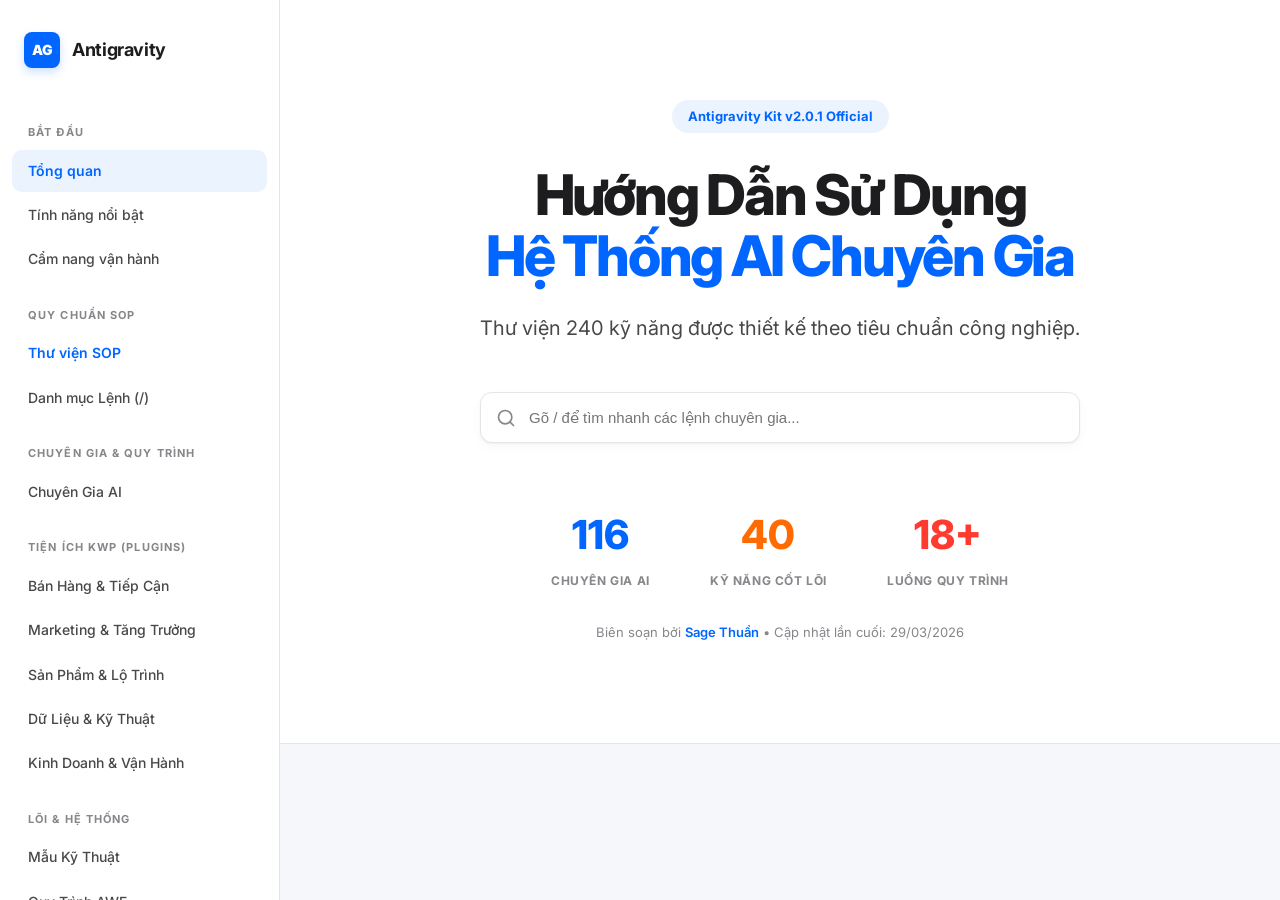
==== commit 3cbdb3f4: "fix: translate sidebar labels to Vietnamese" ====
--- a/index.html
+++ b/index.html
@@ -34,20 +34,20 @@
       <a href="#sop-library" class="nav-link" id="nav-sop-library" style="color:var(--primary); font-weight:600">Thư viện SOP</a>
       <a href="#slash-commands" class="nav-link" id="nav-slash-commands">Danh mục Lệnh (/)</a>
       
-      <div class="nav-label">Agents & Workflows</div>
+      <div class="nav-label">Chuyên Gia & Quy Trình</div>
       <a href="#agencies" class="nav-link" id="nav-agencies">Chuyên Gia AI</a>
       
-      <div class="nav-label">KWP Plugins</div>
+      <div class="nav-label">Tiện Ích KWP (Plugins)</div>
       <a href="#kwp-sales" class="nav-link" id="nav-kwp-sales">Bán Hàng & Tiếp Cận</a>
       <a href="#kwp-marketing" class="nav-link" id="nav-kwp-marketing">Marketing & Tăng Trưởng</a>
       <a href="#kwp-product" class="nav-link" id="nav-kwp-product">Sản Phẩm & Lộ Trình</a>
       <a href="#kwp-eng" class="nav-link" id="nav-kwp-eng">Dữ Liệu & Kỹ Thuật</a>
       <a href="#kwp-biz" class="nav-link" id="nav-kwp-biz">Kinh Doanh & Vận Hành</a>
       
-      <div class="nav-label">Core & Systems</div>
+      <div class="nav-label">Lõi & Hệ Thống</div>
       <a href="#tech" class="nav-link" id="nav-tech">Mẫu Kỹ Thuật</a>
       <a href="#awf" class="nav-link" id="nav-awf">Quy Trình AWF</a>
-                                                                </nav>
+                                                                    </nav>
   </aside>
 
   <!-- Main Content -->
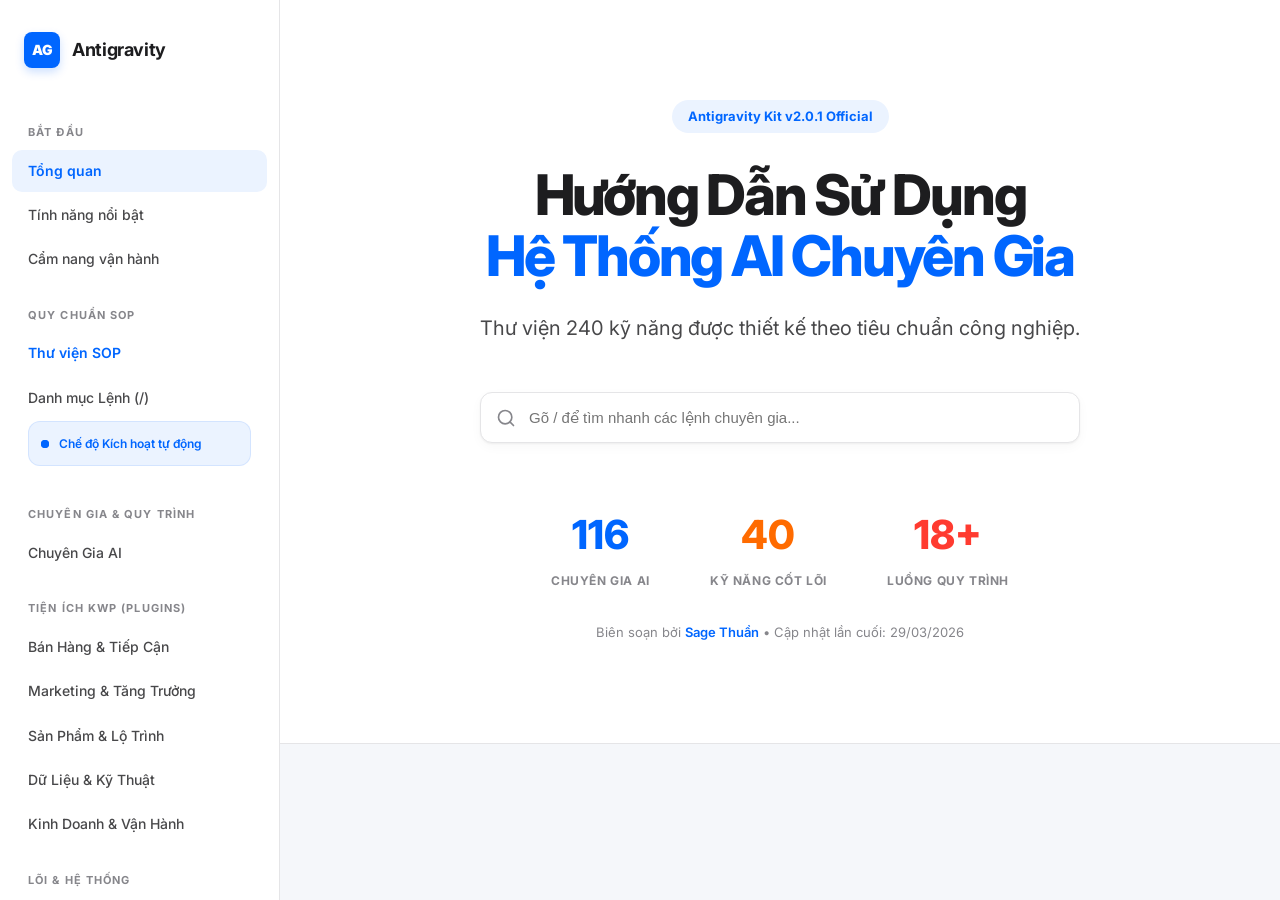
==== commit 59ae1568: "feat: enable contextual automation mode with UI indicator" ====
--- a/index.html
+++ b/index.html
@@ -34,6 +34,11 @@
       <a href="#sop-library" class="nav-link" id="nav-sop-library" style="color:var(--primary); font-weight:600">Thư viện SOP</a>
       <a href="#slash-commands" class="nav-link" id="nav-slash-commands">Danh mục Lệnh (/)</a>
       
+      <div class="automation-status">
+        <div class="pulse-dot"></div>
+        <span>Chế độ Kích hoạt tự động</span>
+      </div>
+      
       <div class="nav-label">Chuyên Gia & Quy Trình</div>
       <a href="#agencies" class="nav-link" id="nav-agencies">Chuyên Gia AI</a>
       
@@ -47,7 +52,7 @@
       <div class="nav-label">Lõi & Hệ Thống</div>
       <a href="#tech" class="nav-link" id="nav-tech">Mẫu Kỹ Thuật</a>
       <a href="#awf" class="nav-link" id="nav-awf">Quy Trình AWF</a>
-                                                                    </nav>
+                                                                                            </nav>
   </aside>
 
   <!-- Main Content -->
@@ -613,7 +618,7 @@
         <div class="data-row" id="skill-agency-mcp-builder">
           <div class="col-label"><code>agency-mcp-builder</code></div>
           <div class="col-meta">Agent</div>
-          <div class="col-value">Hệ thống AI chuyên trách (Mcp Builder) hỗ trợ doanh nghiệp thực hiện các nhiệm vụ chuyên sâu về mcp builder.</div>
+          <div class="col-value">Chuyên gia phát triển Giao thức Ngữ cảnh Mô hình (MCP) - thiết kế và xây dựng server.</div>
         </div>
         <div class="data-row" id="skill-agency-mobile-app-builder">
           <div class="col-label"><code>agency-mobile-app-builder</code></div>
@@ -1368,32 +1373,32 @@
         <div class="data-row" id="skill-api-patterns">
           <div class="col-label"><code>api-patterns</code></div>
           <div class="col-meta">Core</div>
-          <div class="col-value">API design principles and decision-making. REST vs GraphQL vs tRPC selection, response formats, versioning, pagination.</div>
+          <div class="col-value">Nguyên tắc thiết kế API: So sánh REST, GraphQL và tRPC để đưa ra lựa chọn tối ưu.</div>
         </div>
         <div class="data-row" id="skill-app-builder">
           <div class="col-label"><code>app-builder</code></div>
           <div class="col-meta">Core</div>
-          <div class="col-value">Main application building orchestrator. Creates full-stack applications from natural language requests. Determines project type, selects tech stack, coordinates agents.</div>
+          <div class="col-value">Main application xây dựng orchestrator. creates full-stack applications from natural language requests. determines project type, selects tech stack, coordinates agents.</div>
         </div>
         <div class="data-row" id="skill-architecture">
           <div class="col-label"><code>architecture</code></div>
           <div class="col-meta">Core</div>
-          <div class="col-value">Architectural decision-making framework. Requirements analysis, trade-off evaluation, ADR documentation. Use when making architecture decisions or analyzing system design.</div>
+          <div class="col-value">Khung ra quyết định kiến trúc: Phân tích yêu cầu và đánh giá sự đánh đổi (trade-offs).</div>
         </div>
         <div class="data-row" id="skill-bash-linux">
           <div class="col-label"><code>bash-linux</code></div>
           <div class="col-meta">Core</div>
-          <div class="col-value">Bash/Linux terminal patterns. Critical commands, piping, error handling, scripting. Use when working on macOS or Linux systems.</div>
+          <div class="col-value">Mẫu lệnh Bash/Linux: Các lệnh quan trọng, kỹ thuật bọc lệnh (piping) và xử lý lỗi.</div>
         </div>
         <div class="data-row" id="skill-behavioral-modes">
           <div class="col-label"><code>behavioral-modes</code></div>
           <div class="col-meta">Core</div>
-          <div class="col-value">AI operational modes (brainstorm, implement, debug, review, teach, ship, orchestrate). Use to adapt behavior based on task type.</div>
+          <div class="col-value">Các chế độ vận hành của AI (tư duy, triển khai, sửa lỗi, đánh giá, hướng dẫn...).</div>
         </div>
         <div class="data-row" id="skill-brainstorming">
           <div class="col-label"><code>brainstorming</code></div>
           <div class="col-meta">Core</div>
-          <div class="col-value">Socratic questioning protocol + user communication. MANDATORY for complex requests, new features, or unclear requirements. Includes progress reporting and error handling.</div>
+          <div class="col-value">Quy trình đặt câu hỏi kiểu Socrates và giao tiếp với người dùng.</div>
         </div>
         <div class="data-row" id="skill-clean-code">
           <div class="col-label"><code>clean-code</code></div>
@@ -1403,22 +1408,22 @@
         <div class="data-row" id="skill-code-review-checklist">
           <div class="col-label"><code>code-review-checklist</code></div>
           <div class="col-meta">Core</div>
-          <div class="col-value">Code review guidelines covering code quality, security, and best practices.</div>
+          <div class="col-value">Hướng dẫn review mã nguồn về chất lượng, bảo mật và các quy chuẩn tốt nhất.</div>
         </div>
         <div class="data-row" id="skill-database-design">
           <div class="col-label"><code>database-design</code></div>
           <div class="col-meta">Core</div>
-          <div class="col-value">Database design principles and decision-making. Schema design, indexing strategy, ORM selection, serverless databases.</div>
+          <div class="col-value">Nguyên tắc thiết kế cơ sở dữ liệu: Thiết kế schema, chiến lược đánh index và chọn ORM.</div>
         </div>
         <div class="data-row" id="skill-deployment-procedures">
           <div class="col-label"><code>deployment-procedures</code></div>
           <div class="col-meta">Core</div>
-          <div class="col-value">Production deployment principles and decision-making. Safe deployment workflows, rollback strategies, and verification. Teaches thinking, not scripts.</div>
+          <div class="col-value">Nguyên tắc triển khai Production: Quy trình triển khai an toàn, kỹ thuật rollback.</div>
         </div>
         <div class="data-row" id="skill-documentation-templates">
           <div class="col-label"><code>documentation-templates</code></div>
           <div class="col-meta">Core</div>
-          <div class="col-value">Documentation templates and structure guidelines. README, API docs, code comments, and AI-friendly documentation.</div>
+          <div class="col-value">Mẫu tài liệu và hướng dẫn cấu trúc: README, tài liệu API, comment mã nguồn.</div>
         </div>
         <div class="data-row" id="skill-frontend-design">
           <div class="col-label"><code>frontend-design</code></div>
@@ -1428,22 +1433,22 @@
         <div class="data-row" id="skill-game-development">
           <div class="col-label"><code>game-development</code></div>
           <div class="col-meta">Core</div>
-          <div class="col-value">Game development orchestrator. Routes to platform-specific skills based on project needs.</div>
+          <div class="col-value">Game phát triển orchestrator. routes to platform-specific skills based on project needs.</div>
         </div>
         <div class="data-row" id="skill-geo-fundamentals">
           <div class="col-label"><code>geo-fundamentals</code></div>
           <div class="col-meta">Core</div>
-          <div class="col-value">Generative Engine Optimization for AI search engines (ChatGPT, Claude, Perplexity).</div>
+          <div class="col-value">Tối ưu hóa công cụ tạo nội dung (GEO) cho các bộ máy tìm kiếm AI.</div>
         </div>
         <div class="data-row" id="skill-i18n-localization">
           <div class="col-label"><code>i18n-localization</code></div>
           <div class="col-meta">Core</div>
-          <div class="col-value">Internationalization and localization patterns. Detecting hardcoded strings, managing translations, locale files, RTL support.</div>
+          <div class="col-value">Mẫu đa ngôn ngữ và địa phương hóa (i18n/L10n). Khử các chuỗi văn bản cứng.</div>
         </div>
         <div class="data-row" id="skill-intelligent-routing">
           <div class="col-label"><code>intelligent-routing</code></div>
           <div class="col-meta">Core</div>
-          <div class="col-value">Automatic agent selection and intelligent task routing. Analyzes user requests and automatically selects the best specialist agent(s) without requiring explicit user mentions.</div>
+          <div class="col-value">Tự động lựa chọn agent và điều hướng tác vụ thông minh dựa trên yêu cầu.</div>
         </div>
         <div class="data-row" id="skill-lint-and-validate">
           <div class="col-label"><code>lint-and-validate</code></div>
@@ -1453,22 +1458,22 @@
         <div class="data-row" id="skill-mcp-builder">
           <div class="col-label"><code>mcp-builder</code></div>
           <div class="col-meta">Core</div>
-          <div class="col-value">MCP (Model Context Protocol) server building principles. Tool design, resource patterns, best practices.</div>
+          <div class="col-value">Chuyên gia phát triển Giao thức Ngữ cảnh Mô hình (MCP) - thiết kế và xây dựng server.</div>
         </div>
         <div class="data-row" id="skill-mobile-design">
           <div class="col-label"><code>mobile-design</code></div>
           <div class="col-meta">Core</div>
-          <div class="col-value">Mobile-first design thinking and decision-making for iOS and Android apps. Touch interaction, performance patterns, platform conventions. Teaches principles, not fixed values. Use when building React Native, Flutter, or native mobile apps.</div>
+          <div class="col-value">Tư duy thiết kế ưu tiên di động (Mobile-first) cho iOS và Android.</div>
         </div>
         <div class="data-row" id="skill-nodejs-best-practices">
           <div class="col-label"><code>nodejs-best-practices</code></div>
           <div class="col-meta">Core</div>
-          <div class="col-value">Node.js development principles and decision-making. Framework selection, async patterns, security, and architecture. Teaches thinking, not copying.</div>
+          <div class="col-value">Nguyên tắc phát triển Node.js: Lựa chọn framework, mô hình bất đồng bộ và bảo mật.</div>
         </div>
         <div class="data-row" id="skill-parallel-agents">
           <div class="col-label"><code>parallel-agents</code></div>
           <div class="col-meta">Core</div>
-          <div class="col-value">Multi-agent orchestration patterns. Use when multiple independent tasks can run with different domain expertise or when comprehensive analysis requires multiple perspectives.</div>
+          <div class="col-value">Mẫu điều phối đa agent: Sử dụng khi cần phối hợp nhiều tác vụ độc lập.</div>
         </div>
         <div class="data-row" id="skill-performance-profiling">
           <div class="col-label"><code>performance-profiling</code></div>
@@ -1478,77 +1483,77 @@
         <div class="data-row" id="skill-plan-writing">
           <div class="col-label"><code>plan-writing</code></div>
           <div class="col-meta">Core</div>
-          <div class="col-value">Structured task planning with clear breakdowns, dependencies, and verification criteria. Use when implementing features, refactoring, or any multi-step work.</div>
+          <div class="col-value">Lập kế hoạch tác vụ có cấu trúc: Phân rã công việc, xác định phụ thuộc và xác minh.</div>
         </div>
         <div class="data-row" id="skill-powershell-windows">
           <div class="col-label"><code>powershell-windows</code></div>
           <div class="col-meta">Core</div>
-          <div class="col-value">PowerShell Windows patterns. Critical pitfalls, operator syntax, error handling.</div>
+          <div class="col-value">Mẫu lệnh PowerShell Windows: Các lỗi thường gặp, cú pháp toán tử và xử lý lỗi.</div>
         </div>
         <div class="data-row" id="skill-python-patterns">
           <div class="col-label"><code>python-patterns</code></div>
           <div class="col-meta">Core</div>
-          <div class="col-value">Python development principles and decision-making. Framework selection, async patterns, type hints, project structure. Teaches thinking, not copying.</div>
+          <div class="col-value">Nguyên tắc phát triển Python: Lựa chọn framework, async patterns và cấu trúc dự án.</div>
         </div>
         <div class="data-row" id="skill-react-best-practices">
           <div class="col-label"><code>react-best-practices</code></div>
           <div class="col-meta">Core</div>
-          <div class="col-value">React and Next.js performance optimization from Vercel Engineering. Use when building React components, optimizing performance, eliminating waterfalls, reducing bundle size, reviewing code for performance issues, or implementing server/client-side optimizations.</div>
+          <div class="col-value">Tối ưu hóa hiệu năng React và Next.js theo tiêu chuẩn kỹ thuật của Vercel.</div>
         </div>
         <div class="data-row" id="skill-red-team-tactics">
           <div class="col-label"><code>red-team-tactics</code></div>
           <div class="col-meta">Core</div>
-          <div class="col-value">Red team tactics principles based on MITRE ATT&CK. Attack phases, detection evasion, reporting.</div>
+          <div class="col-value">Nguyên lý tấn công (Red team) dựa trên khung kỹ thuật MITRE ATT&CK.</div>
         </div>
         <div class="data-row" id="skill-rust-pro">
           <div class="col-label"><code>rust-pro</code></div>
           <div class="col-meta">Core</div>
-          <div class="col-value">Master Rust 1.75+ with modern async patterns, advanced type system features, and production-ready systems programming. Expert in the latest Rust ecosystem including Tokio, axum, and cutting-edge crates. Use PROACTIVELY for Rust development, performance optimization, or systems programming.</div>
+          <div class="col-value">Làm chủ Rust 1.75+ với các mẫu async hiện đại, hệ thống kiểu dữ liệu nâng cao.</div>
         </div>
         <div class="data-row" id="skill-seo-fundamentals">
           <div class="col-label"><code>seo-fundamentals</code></div>
           <div class="col-meta">Core</div>
-          <div class="col-value">SEO fundamentals, E-E-A-T, Core Web Vitals, and Google algorithm principles.</div>
+          <div class="col-value">Nền tảng SEO: Các chỉ số E-E-A-T, Core Web Vitals và nguyên lý thuật toán Google.</div>
         </div>
         <div class="data-row" id="skill-server-management">
           <div class="col-label"><code>server-management</code></div>
           <div class="col-meta">Core</div>
-          <div class="col-value">Server management principles and decision-making. Process management, monitoring strategy, and scaling decisions. Teaches thinking, not commands.</div>
+          <div class="col-value">Nguyên tắc quản trị máy chủ: Quản lý tiến trình, chiến lược giám sát và mở rộng.</div>
         </div>
         <div class="data-row" id="skill-systematic-debugging">
           <div class="col-label"><code>systematic-debugging</code></div>
           <div class="col-meta">Core</div>
-          <div class="col-value">4-phase systematic debugging methodology with root cause analysis and evidence-based verification. Use when debugging complex issues.</div>
+          <div class="col-value">Phương pháp sửa lỗi hệ thống 4 pha: Phân tích nguyên nhân gốc rễ và xác minh.</div>
         </div>
         <div class="data-row" id="skill-tailwind-patterns">
           <div class="col-label"><code>tailwind-patterns</code></div>
           <div class="col-meta">Core</div>
-          <div class="col-value">Tailwind CSS v4 principles. CSS-first configuration, container queries, modern patterns, design token architecture.</div>
+          <div class="col-value">Nguyên lý Tailwind CSS v4: Cấu hình ưu tiên CSS, container queries và thiết kế hiện đại.</div>
         </div>
         <div class="data-row" id="skill-tdd-workflow">
           <div class="col-label"><code>tdd-workflow</code></div>
           <div class="col-meta">Core</div>
-          <div class="col-value">Test-Driven Development workflow principles. RED-GREEN-REFACTOR cycle.</div>
+          <div class="col-value">Nguyên lý quy trình TDD: Chu trình RED-GREEN-REFACTOR (Viết test - Viết code - Tối ưu).</div>
         </div>
         <div class="data-row" id="skill-testing-patterns">
           <div class="col-label"><code>testing-patterns</code></div>
           <div class="col-meta">Core</div>
-          <div class="col-value">Testing patterns and principles. Unit, integration, mocking strategies.</div>
+          <div class="col-value">Mẫu và nguyên lý kiểm thử: Chiến lược Unit test, Integration test và Mocking.</div>
         </div>
         <div class="data-row" id="skill-vulnerability-scanner">
           <div class="col-label"><code>vulnerability-scanner</code></div>
           <div class="col-meta">Core</div>
-          <div class="col-value">Advanced vulnerability analysis principles. OWASP 2025, Supply Chain Security, attack surface mapping, risk prioritization.</div>
+          <div class="col-value">Nguyên lý phân tích lỗ hổng nâng cao: OWASP 2025, bảo mật chuỗi cung ứng.</div>
         </div>
         <div class="data-row" id="skill-web-design-guidelines">
           <div class="col-label"><code>web-design-guidelines</code></div>
           <div class="col-meta">Core</div>
-          <div class="col-value">Review UI code for Web Interface Guidelines compliance. Use when asked to "review my UI", "check accessibility", "audit design", "review UX", or "check my site against best practices".</div>
+          <div class="col-value">Đánh giá mã nguồn UI theo tiêu chuẩn Hướng dẫn Giao diện Web (WIG).</div>
         </div>
         <div class="data-row" id="skill-webapp-testing">
           <div class="col-label"><code>webapp-testing</code></div>
           <div class="col-meta">Core</div>
-          <div class="col-value">Web application testing principles. E2E, Playwright, deep audit strategies.</div>
+          <div class="col-value">Nguyên lý kiểm thử ứng dụng Web: Kiểm thử cuối đầu (E2E) và audit sâu.</div>
         </div>
       </div>
     </section>    <section class="content-section js-section hidden-section" id="awf">
@@ -1568,7 +1573,7 @@
         <div class="data-row" id="skill-awf-auto-save">
           <div class="col-label"><code>awf-auto-save</code></div>
           <div class="col-meta">Core</div>
-          <div class="col-value">Eternal Context System - Auto-save session to prevent context loss. Triggers: workflow end, user leaving, decisions, periodic checkpoint. Warns when context is getting full.</div>
+          <div class="col-value">Hệ thống Ngữ cảnh Vĩnh viễn - Tự động lưu phiên để tránh mất dữ liệu.</div>
         </div>
         <div class="data-row" id="skill-awf-context-help">
           <div class="col-label"><code>awf-context-help</code></div>
@@ -1588,7 +1593,7 @@
         <div class="data-row" id="skill-awf-session-restore">
           <div class="col-label"><code>awf-session-restore</code></div>
           <div class="col-meta">Core</div>
-          <div class="col-value">Lazy-loading context restore with 3 levels. Fast startup with minimal tokens. Keywords: context, memory, session, restore, recap, remember, resume, continue.</div>
+          <div class="col-value">Khôi phục ngữ cảnh linh hoạt 3 cấp độ (lazy-loading).</div>
         </div>
       </div>
     </section>
--- a/style.css
+++ b/style.css
@@ -142,6 +142,46 @@
 
 .nav-link.active svg {
   color: var(--primary);
+}
+
+/* ─── AUTOMATION STATUS ─────────────────────────────────────── */
+.automation-status {
+  margin: 16px;
+  padding: 12px;
+  background: var(--primary-subtle);
+  border-radius: var(--radius);
+  border: 1px solid rgba(0, 102, 255, 0.1);
+  display: flex;
+  align-items: center;
+  gap: 10px;
+  font-size: 12px;
+  font-weight: 600;
+  color: var(--primary);
+  margin-top: auto;
+}
+
+.pulse-dot {
+  width: 8px;
+  height: 8px;
+  background: var(--primary);
+  border-radius: 50%;
+  position: relative;
+}
+
+.pulse-dot::after {
+  content: "";
+  display: block;
+  position: absolute;
+  top: 0; left: 0; right: 0; bottom: 0;
+  border-radius: 50%;
+  background: var(--primary);
+  animation: pulse 2s infinite;
+}
+
+@keyframes pulse {
+  0% { transform: scale(1); opacity: 0.8; }
+  70% { transform: scale(3); opacity: 0; }
+  100% { transform: scale(3); opacity: 0; }
 }
 
 /* ─── MAIN CONTENT ─────────────────────────────────────────── */
